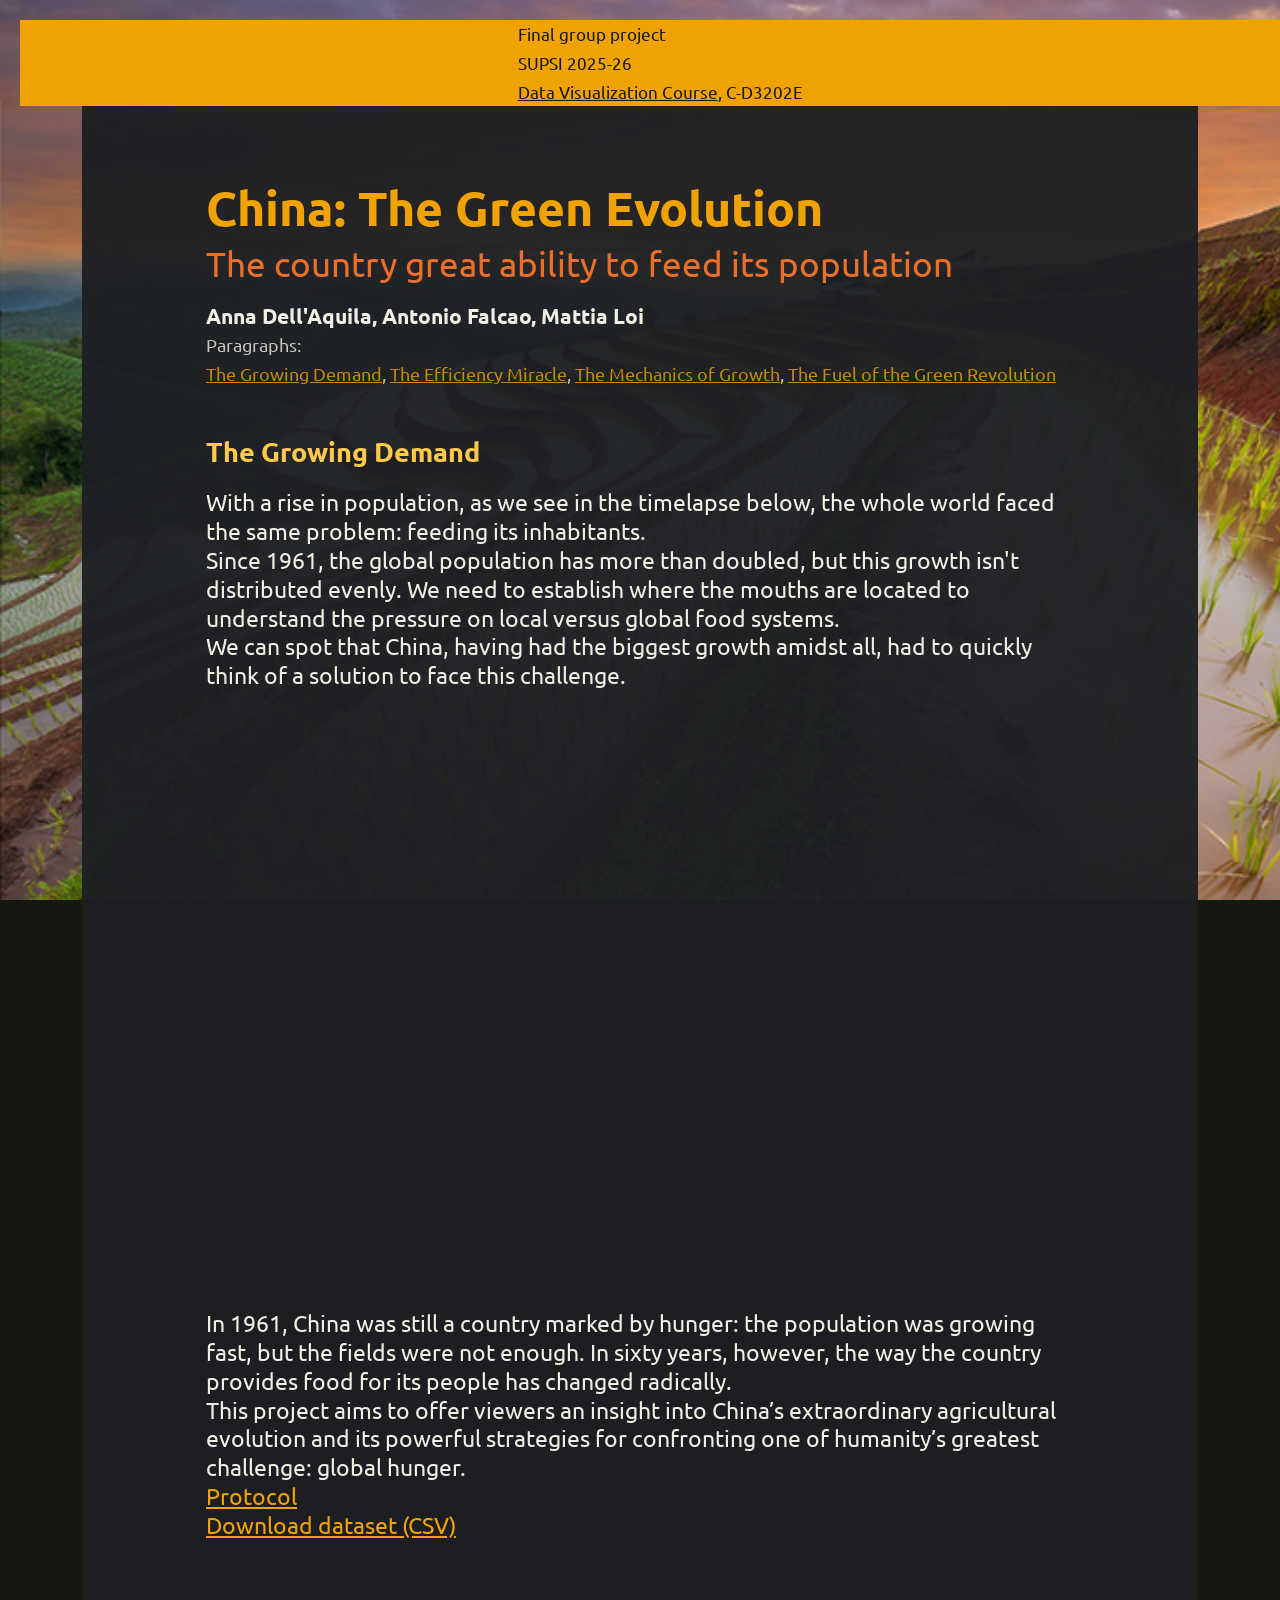
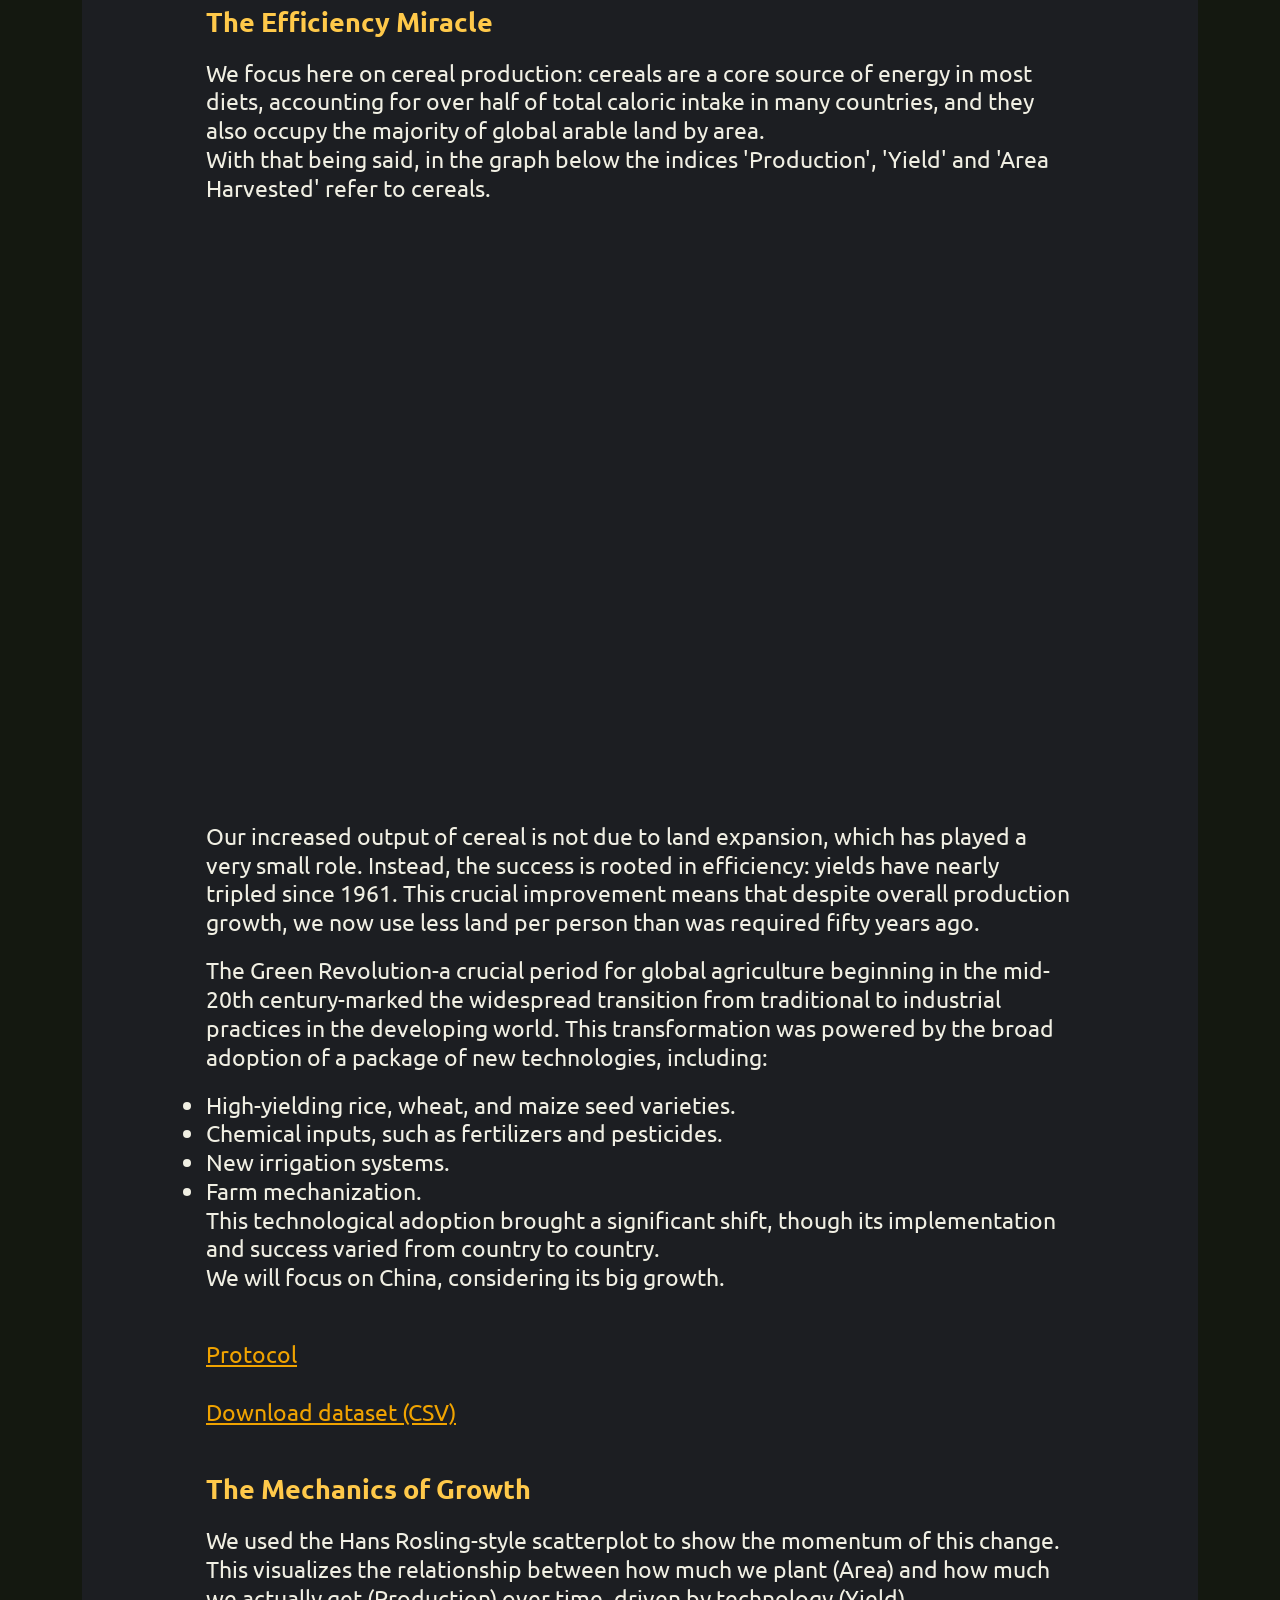
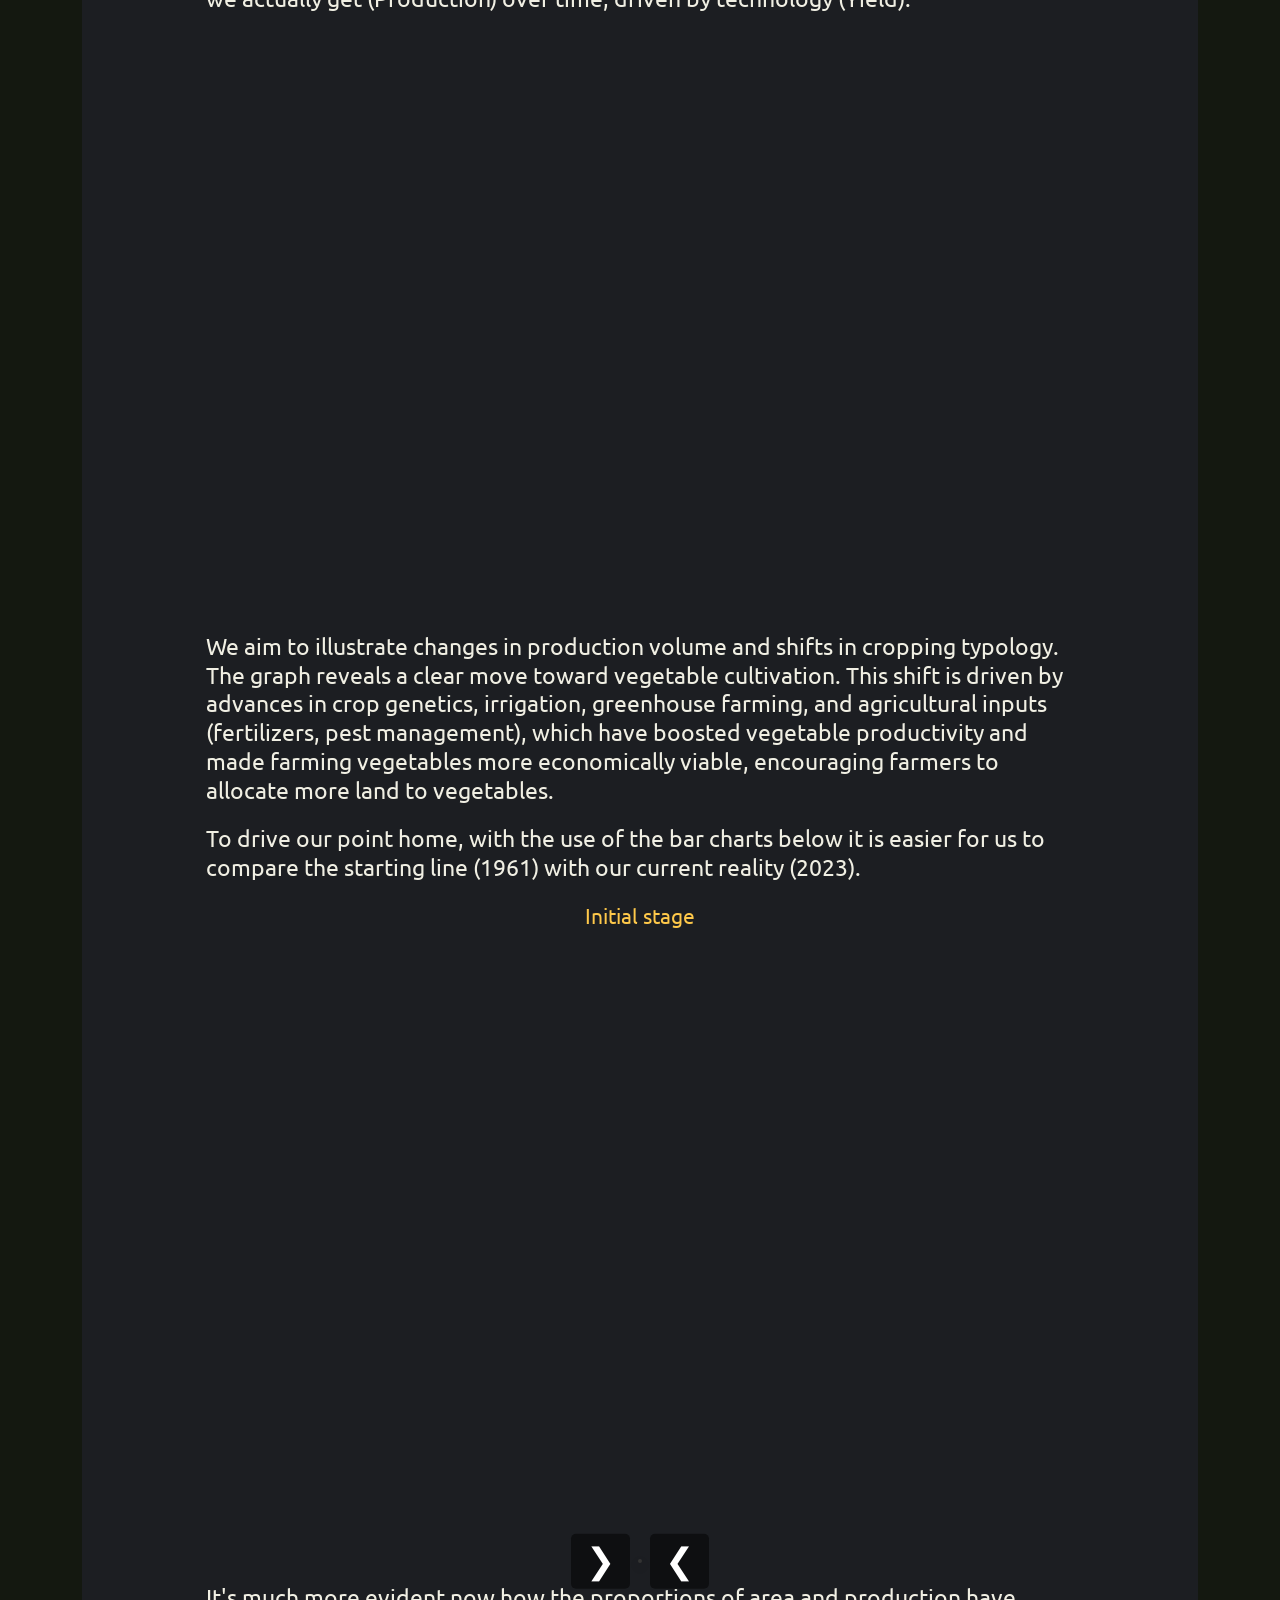
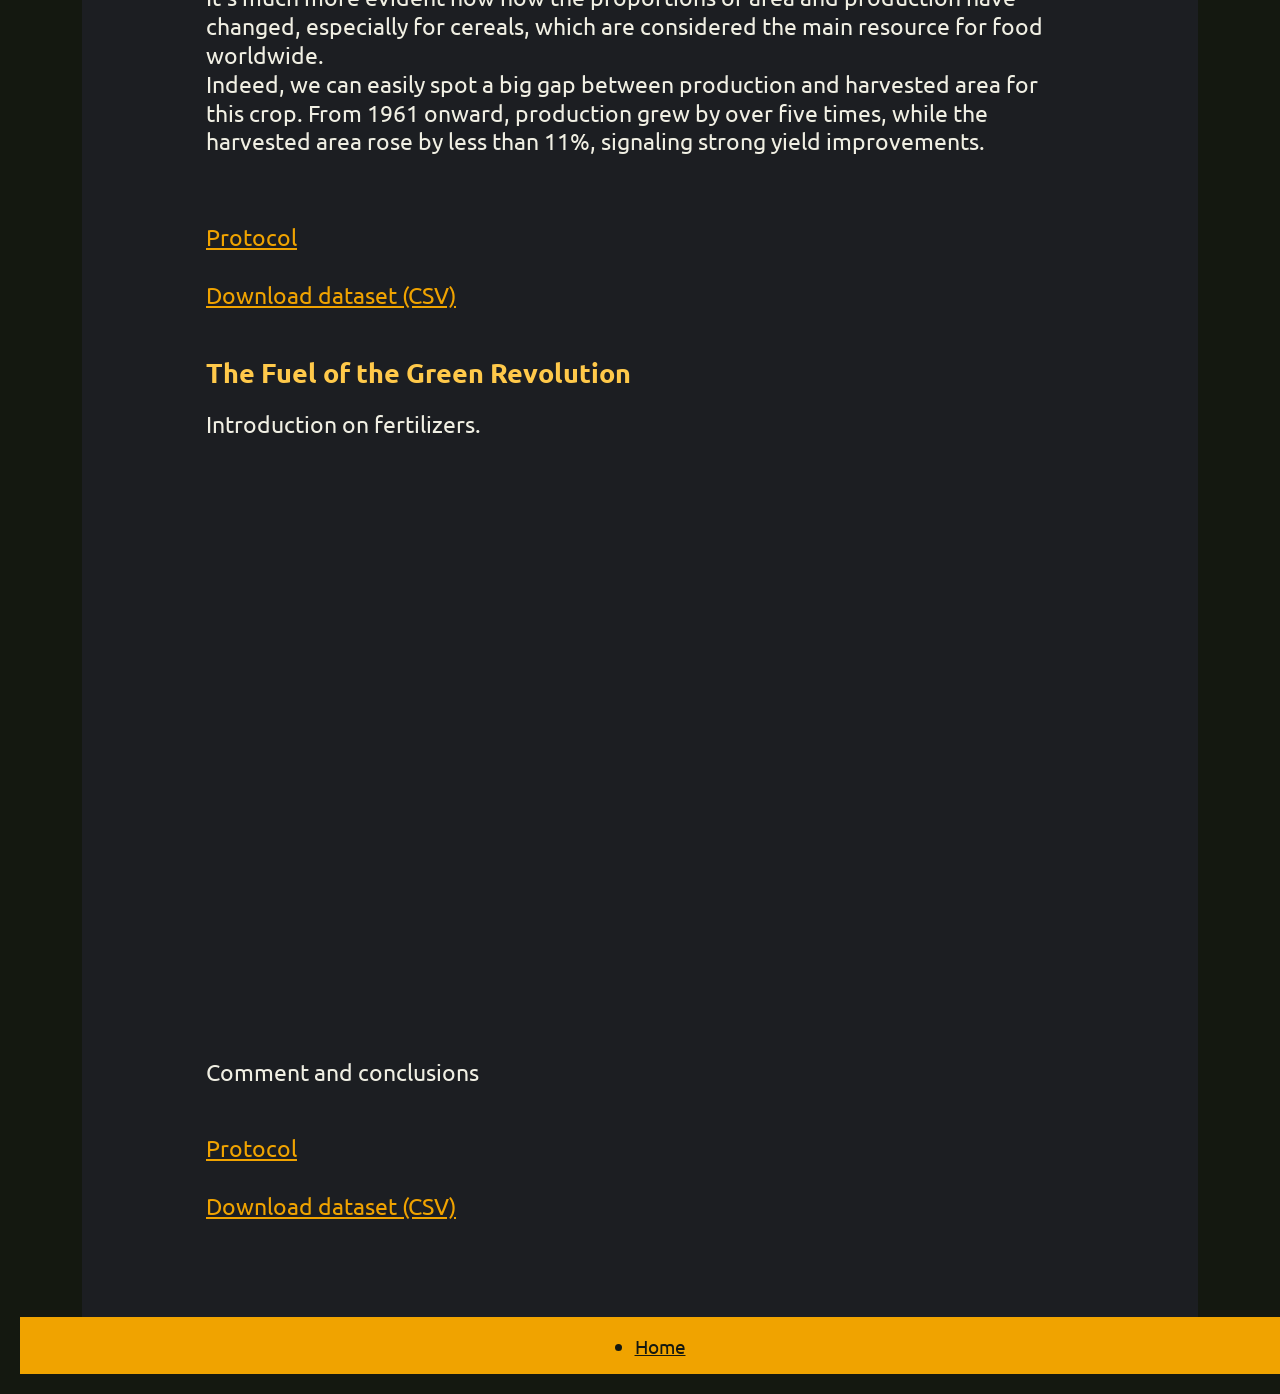
==== Code/processed data/project_china/index.html/index.html @ da2dab90 "push code->processed_data->project_china" ====
<!DOCTYPE html>
<html lang="en">
<head>
  <meta charset="UTF-8">
  <meta name="viewport" content="width=device-width, initial-scale=1.0">
  <title>NYC: New York Crashes</title>


  <link rel="stylesheet" href='style.css'>
  <meta name="viewport" content="width=device-width, initial-scale=1">
</head>
<div id="overlay"></div>
<div style="padding:20px"
</div>
<header>
        <span class="info">
            <ul>
                <li>Final group project</li>
                <li>SUPSI 2025-26</li>
                <li><a href="https://dataviz-supsi.github.io/2024/">Data Visualization Course</a>, C-D3202E</li>
            </ul>
        </span>
</header>
<body>
<main>
  <h1>China: The Green Evolution</h1>
  <h2>The country great ability to feed its population</h2>
  <h5>Anna Dell'Aquila, Antonio Falcao, Mattia Loi</h5>

  <div class="jump">

    Paragraphs:
    <br />
    <a class="no-break" href="#global-overview">The Growing Demand</a>,
    <a class="no-break" href="#land-use-efficiency">The Efficiency Miracle</a>,
    <a class="no-break" href="#scatter">The Mechanics of Growth</a>,
    <a class="no-break" href="#fertilizers">The Fuel of the Green Revolution</a>

  </div>
  <h3 id="global-overview">The Growing Demand</h3>
  <p>With a rise in population, as we see in the timelapse below, the whole world faced the same problem: feeding its inhabitants.<br/>
    Since 1961, the global population has more than doubled, but this growth isn't distributed evenly. We need to establish where the mouths are located to understand the pressure on local versus global food systems.<br/>
    We can spot that China, having had the biggest growth amidst all, had to quickly think of a solution to face this challenge.<br/>
  <div class="flourish-embed flourish-map" data-src="visualisation/27051099"><script src="https://public.flourish.studio/resources/embed.js"></script><noscript><img src="https://public.flourish.studio/visualisation/27051099/thumbnail" width="100%" alt="map visualization" /></noscript></div>
  <p>In 1961, China was still a country marked by hunger: the population was growing fast, but the fields were not enough. In sixty years, however, the way the country provides food for its people has changed radically.<br/>
    This project aims to offer viewers an insight into China’s extraordinary agricultural evolution and its powerful strategies for confronting one of humanity’s greatest challenge: global hunger.
  <br/><a href="protocol.html">Protocol</a>
  <br/><a href="C:\Users\anna_\OneDrive\Desktop\Data-Visualization-Project\Code\processed data\world_data_elab" download="world_population_dataset">
   Download dataset (CSV)
</a>
    <h3 id="land-use-efficiency">The Efficiency Miracle</h3>
  <p>We focus here on cereal production: cereals are a core source of energy in most diets, accounting for over half of total caloric intake in many countries, and they also occupy the majority of global arable land by area.<br/>
    With that being said, in the graph below the indices 'Production', 'Yield' and 'Area Harvested' refer to cereals.
  </p>
  <div class="flourish-embed flourish-chart" data-src="visualisation/26807022"><script src="https://public.flourish.studio/resources/embed.js"></script><noscript><img src="https://public.flourish.studio/visualisation/26807022/thumbnail" width="100%" alt="chart visualization" /></noscript></div>
  <p>Our increased output of cereal is not due to land expansion, which has played a very small role. Instead, the success is rooted in efficiency: yields have nearly tripled since 1961. This crucial improvement means that despite overall production growth, we now use less land per person than was required fifty years ago.</p>
  <p>The Green Revolution-a crucial period for global agriculture beginning in the mid-20th century-marked the widespread transition from traditional to industrial practices in the developing world. This transformation was powered by the broad adoption of a package of new technologies, including:</p>
  <ul>
    <li>High-yielding rice, wheat, and maize seed varieties.</li>
    <li>Chemical inputs, such as fertilizers and pesticides.</li>
    <li>New irrigation systems.</li>
    <li>Farm mechanization.</li>
  </ul>
  <p>This technological adoption brought a significant shift, though its implementation and success varied from country to country.<br/>
    We will focus on China, considering its big growth.
  </p>
  <br/><a href="protocol2.html">Protocol</a>
  <br/><a href="C:\Users\anna_\OneDrive\Desktop\Data-Visualization-Project\Code\processed data\indexed_and_yoy_cereal_data" download="yoy_change_cereal">
   Download dataset (CSV)
</a>
  <h3 id="scatter">The Mechanics of Growth</h3>
  <p>We used the Hans Rosling-style scatterplot to show the momentum of this change. This visualizes the relationship between how much we plant (Area) and how much we actually get (Production) over time, driven by technology (Yield).</p>
  <div class="flourish-embed flourish-scatter" data-src="visualisation/27142656"><script src="https://public.flourish.studio/resources/embed.js"></script><noscript><img src="https://public.flourish.studio/visualisation/27142656/thumbnail" width="100%" alt="scatter visualization" /></noscript></div>

  <p>We aim to illustrate changes in production volume and shifts in cropping typology.<br/>
    The graph reveals a clear move toward vegetable cultivation. This shift is driven by advances in crop genetics, irrigation, greenhouse farming, and agricultural inputs (fertilizers, pest management), which have boosted vegetable productivity and made farming vegetables more economically viable, encouraging farmers to allocate more land to vegetables.<br/>
  <p>To drive our point home, with the use of the bar charts below it is easier for us to compare the starting line (1961) with our current reality (2023).
  </p>

  <div class="slider-container">
    <div class="slides">

      <div class="slide" data-slide-index="0">
        <div class="chart-title">Initial stage</div>
        <div class="flourish-embed flourish-hierarchy" data-src="visualisation/26784114">
          <script src="https://public.flourish.studio/resources/embed.js"></script>
          <noscript><img src="https://public.flourish.studio/visualisation/26784114/thumbnail" width="100%"
                         alt="Initial stage visualization" /></noscript>
        </div>
      </div>

      <div class="slide" data-slide-index="1">
        <div class="chart-title">Final stage</div>
        <div class="flourish-embed flourish-hierarchy" data-src="visualisation/26788354">
          <script src="https://public.flourish.studio/resources/embed.js"></script>
          <noscript><img src="https://public.flourish.studio/visualisation/26788354/thumbnail" width="100%"
                         alt="Final stage visualization" /></noscript>
        </div>
      </div>

    </div>
  </div>
  <div class="slider-wrapper">

    <div class="slider-controls">
      <button class="nav-button prev" onclick="moveSlide(-1)">&#10094;</button>
      <button class="nav-button next" onclick="moveSlide(1)">&#10095;</button>
    </div>


  </div>

  <script>
    let currentSlide = 0;
    const slidesContainer = document.querySelector('.slides');
    const totalSlides = document.querySelectorAll('.slide').length;

    /**
     * Sposta il carosello in base alla direzione (+1 per avanti, -1 per indietro).
     */
    function moveSlide(direction) {
      currentSlide += direction;

      // Gestione del wrapping: se si supera, torna all'inizio o alla fine
      if (currentSlide >= totalSlides) {
        currentSlide = 0;
      } else if (currentSlide < 0) {
        currentSlide = totalSlides - 1;
      }

      // Calcola lo spostamento orizzontale in percentuale (es. 0%, -100%)
      const offset = -currentSlide * 100;

      // Applica la trasformazione CSS per scorrere la vista
      slidesContainer.style.transform = `translateX(${offset}%)`;
    }
  </script>
  <p>It's much more evident now how the proportions of area and production have changed, especially for cereals, which are considered the main resource for food worldwide.<br/>
    Indeed, we can easily spot a big gap between production and harvested area for this crop. From 1961 onward, production grew by over five times, while the harvested area rose by less than 11%, signaling strong yield improvements.</p>
  </p>
  <br/><a href="protocol3.html">Protocol</a>
  <br/><a href="C:\Users\anna_\OneDrive\Desktop\Data-Visualization-Project\Code\processed data\analyzed_agricultural_data" download="analyzed_agricultural_data">
   Download dataset (CSV)
</a>
  <h3 id="fertilizers">The Fuel of the Green Revolution</h3>
  <p>Introduction on fertilizers.</p>
  <div class="flourish-embed flourish-bar-chart-race" data-src="visualisation/27145742"><script src="https://public.flourish.studio/resources/embed.js"></script><noscript><img src="https://public.flourish.studio/visualisation/27145742/thumbnail" width="100%" alt="bar-chart-race visualization" /></noscript></div>
 <p>Comment and conclusions</p>
 <br/><a href="protocol4.html">Protocol</a>
  <br/><a href="C:\Users\anna_\Downloads\fertilizer-production-by-nutrient-type-npk" download="fertilizer-production-by-nutrient-type-npk">
   Download dataset (CSV)
</a>

</main></body>
<div>
 <footer>
        <ul class="footer-nav">
            <li><a href="index.html">Home</a></li>
        </ul>
    </footer>
</div>
</html>
---- Code/processed data/project_china/index.html/style.css ----
@import url('https://fonts.googleapis.com/css2?family=Ubuntu:ital,wght@0,300;0,400;0,500;0,700;1,300;1,400;1,500;1,700&display=swap');


/* VARIABLE INSTANTIATION FOR COLOURS AND FONT DEFAULTS */
:root {
    /* FONT DEFAULTS */
    --FF: "Ubuntu", sans-serif;
    --FFP: "Ubuntu", sans-serif;
    --FW: 400;
    --FS: 1.2rem;

    /* COLOURS (Aggiornati) */
    --BGCOLOR: #141810;      /* SFONDO: Nero/Verde Foresta (Terra profonda) */
    --BGTEXT: #2F3429
;       /* SFONDO SCURO SECONDARIO: Verde Oliva scuro */
    --TEXTCOLOR: #F0EFE3;    /* TESTO: Bianco Crema/Riso (Ottima leggibilità) */
    --HEADERCOLOR: #FFC94A;  /* TITOLI 1: Oro Chiaro / Giallo Riso (Raccolto luminoso) */
    --HEADERCOLOR2: #E8702A; /* TITOLI 2: Arancione Bruciato / Terracotta (Terra secca) */
    --ACCENTCOLOR1: #F0A300; /* ACCENTO PRINCIPALE (SOSTITUITO): Oro Intenso / Ambra Profonda (Potenza, Raccolto d'oro) */
    --ACCENTCOLOR2: #447C14; /* ACCENTO SECONDARIO: Verde Bosco / Giada (Crescita e Natura) */
    --VISUALISATION: #224857; /* SFONDO VISUALIZZAZIONE: Blu Acqua / Petrolio Scuro (Contrasto freddo e pulito) */

}

/* GENERAL RESETS */
* {
    box-sizing: border-box;
    margin: 0;
    padding: 0;
}

/* GENERAL RULES */
html {
    line-height: 150%;
    font-family: var(--FF);
    font-weight: var(--FW);
    font-size: var(--FS);
    color: var(--TEXTCOLOR);
    background-color: var(--BGCOLOR);
}

body {
    padding: 0;
    background-color: var(--BGCOLOR);
    min-height: 100vh;
    background-image: url("risaie-in-cina.jpg");
    background-repeat: no-repeat;
    background-size: cover;
    background-attachment: fixed;
}

header {
    color: var(--BGCOLOR);
    z-index: 2;
    top: 0;
    width: 100vw;
    height: 4.5rem;
    display: flex;
    flex-direction: row;
    gap: 25vw;
    background-color: var(--ACCENTCOLOR1);
    align-items: center;
    justify-content: center;
}

header a {
    color: var(--BGCOLOR)
}

header h5 {
    font-size: 1.2rem;
}

header .info {
    font-size: 0.9rem;
}

header ul li {
    list-style: none;
}

nav ul {
    display: flex;
    flex-direction: row;
    gap: 2.5rem;
    font-size: 1.2rem;
}

footer {
    width: 100vw;
    background-color: var(--ACCENTCOLOR1);
    display: flex;
    flex-direction: row;
    gap: 10%;
    align-items: center;
    justify-content: center;
    padding-top: 0.8rem;
    color: var(--BGCOLOR);
    padding-bottom: 0.7rem;
}

footer p, footer a {
    color: var(--BGCOLOR);
    padding-bottom: 0;
    margin-bottom: 0;
}

footer h6 {
    color: var(--ACCENTCOLOR2);
    margin-bottom: 0;
    display: inline;
    font-weight: 500;
}
footer ul {
    list-style: none; /* Rimuove il pallino nero */
    padding: 0;       /* Rimuove lo spazio extra a sinistra */
    margin: 0;
    display: flex;    /* Mette i link in riga */
    gap: 20px;        /* Spazio tra i link */
}
.no-break {
    display: inline;
}


main {
    background-color: #1d1f23f3;
    font-size: var(--FS);
    margin: 0 5% 0 5%;
    padding-top: 4rem;
    padding-bottom: 5rem;
    padding-inline: 10%;
    min-height: 72vh;
    display: flex;
    flex-direction: column;
    justify-content: top;
}

p, p li {
    font-family: var(--FFP);
    color: var(--TEXTCOLOR);
    padding-bottom: 1rem;
}

h1 {
    color: var(--ACCENTCOLOR1);
    font-size: 2.5rem;
    line-height: 100%;
}

h2 {
    margin-bottom: 1.2rem;
    margin-top: 1rem;
    color: var(--HEADERCOLOR2);
    font-weight: 400;
}

h3 {
    margin-bottom: 1.2rem;
    margin-top: 2.5rem;
    color: var(--HEADERCOLOR);

}

h4 {
    padding-top: 1.5rem;
    font-size: 1.5rem;
    text-decoration: underline;
    margin-bottom: 1.2rem;
}

h5 {
    font-size: 1.1rem;
}

h6 {
    font-size: 1rem;
    font-weight: var(--FW);
    color: var(--ACCENTCOLOR1);
    margin-bottom: 1.5rem;
}

a {
    color: var(--ACCENTCOLOR1)
}

li {
    list-style: outside;
}

img {
    max-width: 75%;
    height: auto;
    margin-left: 12.5%;
}

.images-source {
    font-size: 0.8rem;
}

.header-img {
    /* Abilita Flexbox sul contenitore */
    display: flex;

    /* Allinea il contenuto (l'immagine) orizzontalmente al centro */
    justify-content: center;
}

.header-img img {
    /* Assicurati che non ci siano margini strani e rimuovi 'display: block' se usi questo metodo */
    margin: 0;
    max-width: 100%;
    height: auto;
}

.img-disclaimer {
    font-size: 0.8rem;
    opacity: 0.75;
    list-style: inside;
}

.jump {
    opacity: 0.8;
    font-size: 0.95rem;
}

.no-break {
    break-inside: avoid;
}

.visualisation {
    z-index: 1;
    display: flex;
    flex-direction: column;
    background-color: var(--VISUALISATION);
    border: 5px solid var(--BGCOLOR);
    width: 100%;        /* CAMBIA DA 250% A 100% */
    margin: 2rem 0;     /* RIMUOVI I MARGINI NEGATIVI (-75%) */
    padding: 20px;
}

.visualisation-1, .visualisation-2 {
    display: grid;
    gap: 1rem;
}

/* data-viz-borough */
#viz1736536636017 {
    width: 75%;
    max-height:500px;
    grid-column-start: 1;
    grid-column-end: 3;
    grid-row-start: 1;
    grid-row-end: 1;
}

/* data-viz-driver-distractions */
#viz1736536918455 {
    min-height: 300px;
    max-height: 400px;
    grid-column-start: 1;
    grid-column-end: 2;
    grid-row-start: 2;
    grid-row-end: 2;
}

/* data-viz-types-cars */
#viz1736537049910 {
    min-height: 300px;
    max-height: 400px;
    grid-column-start: 2;
    grid-column-end: 3;
    grid-row-start: 2;
    grid-row-end: 2;
}

/* data-viz-day */
#viz1736544023541 {
    max-height:500px;
    grid-column-start: 1;
    grid-column-end: 3;
    grid-row-start: 1;
    grid-row-end: 1;
}

/* data-viz-month */
#viz1736543997041 {
    min-height: 300px;
    max-height: 400px;
    grid-column-start: 1;
    grid-column-end: 2;
    grid-row-start: 2;
    grid-row-end: 2;
}

/* data-viz-year */
#viz1736544069733 {
    min-height: 300px;
    max-height: 400px;
    grid-column-start: 2;
    grid-column-end: 3;
    grid-row-start: 2;
    grid-row-end: 2;
}
/* ================================================= */
/* REGOLE FLEXBOX PER AFFIANCARE LE VISUALIZZAZIONI */
/* ================================================= */

/* 1. CONTAINER PRINCIPALE: Abilita il layout flessibile */
.side-by-side-container {
    display: flex;       /* La chiave per l'allineamento orizzontale */
    flex-direction: row; /* Assicura che si dispongano in riga */
    flex-wrap: wrap;     /* Fondamentale per la Responsività: fa andare i grafici a capo su schermi piccoli */
    gap: 20px;           /* Spazio di 20px tra le due colonne */
    width: 100%;         /* Occupa tutta la larghezza disponibile nel suo genitore (il tag 'main') */
    margin-top: 20px;
    margin-bottom: 20px;
}

/* 2. CONTENITORI INDIVIDUALI: Definiscono la larghezza e il comportamento di ciascun grafico */
.chart-column {
    /* flex-grow: 1, flex-shrink: 1, flex-basis: 48% */
    flex: 1 1 48%;       /* Assegna il 48% della larghezza come base (48%+48% + 4% di gap/margini = 100%) */

    min-width: 300px;    /* Opzionale: impedisce che il grafico diventi troppo stretto su schermi molto piccoli */

    /* Regole estetiche (adattate alla tua palette) */
    background-color: var(--BGTEXT); /* Colore di sfondo leggermente diverso per i box dei grafici */
    padding: 15px;
    border-radius: 8px;
    box-shadow: 0 2px 5px rgba(0, 0, 0, 0.3);
}

/* 3. STILI PER IL CONTENUTO INTERNO (Flourish) */
/* Rimuoviamo l'altezza fissa se i grafici Flourish la gestiscono internamente,
   ma assicuriamo che la larghezza sia corretta. */
.flourish-embed {
    width: 100%;
    /* Flourish gestisce l'altezza automaticamente per mantenere l'aspect ratio */
    height: auto;
}

/* 4. STILE AGGIUNTIVO PER IL TITOLO CHE ABBIAMO INSERITO */
.chart-title {
    color: var(--HEADERCOLOR);
    text-align: center;
    font-size: 1.1rem;
    padding-bottom: 10px;
}
.video-wrap {
    width: 100%;
    /* Optional: center the video if you want margins on sides */
    display: block;
}
.video-wrap video {
    width: 100%;
    height: auto;
    display: block;
    max-width: 100%;
}
.slider-wrapper {
    position: relative;
    max-width: 900px; /* Larghezza massima del contenitore visibile */
    margin: 20px auto;
    border: 2px solid #333;
    border-radius: 8px;
    box-shadow: 0 4px 12px rgba(0, 0, 0, 0.2);
}

.slider-container {
    width: 100%;
    overflow: hidden; /* **CRUCIALE**: Nasconde le immagini fuori dallo schermo */
}

.slides {
    /* Mette le slide affiancate */
    display: flex;
    /* Forza l'accelerazione hardware per transizioni fluide */
    transition: transform 0.4s ease-in-out;
}

.slide {
    /* Ogni slide prende la larghezza completa del contenitore visibile */
    min-width: 100%;
    box-sizing: border-box;
}

.slide img {
    width: 100%;
    height: auto;
    display: block;
}

/* 1. Rimuoviamo il contenitore generale dei controlli se lo usiamo solo per i pulsanti */
.slider-controls {
    /* Manteniamo solo se necessario per allineamento, altrimenti rimuoviamo i margini/padding */
    text-align: center;
    padding: 0; /* Rimosso padding per avvicinare i pulsanti al bordo */
    background-color: transparent;
    border: none;
}

/* Rimuovi i margini e resetta le posizioni precedenti */
.nav-button {
    position: absolute;
    top: 50%;
    transform: translateY(-50%);
    background-color: rgba(0, 0, 0, 0.5);
    color: white;
    border: none;
    padding: 10px 15px;
    cursor: pointer;
    z-index: 10;
    font-size: 1.5em;
    border-radius: 5px;
    transition: background-color 0.2s;
    line-height: 1;
}

/* Freccia SINISTRA (<) al lato sinistro */
.prev {
    left: 10px !important;  /* Forza la posizione a sinistra */
    right: auto !important; /* Annulla eventuali posizionamenti a destra */
}

/* Freccia DESTRA (>) al lato destro */
.next {
    right: 10px !important; /* Forza la posizione a destra */
    left: auto !important;  /* Annulla eventuali posizionamenti a sinistra */
}

.image-title {
    text-align: center;
    font-size: 1.2em;
    padding: 10px;
    background-color: #f0f0f0;
    border-top: 1px solid #ccc;
}
/*
select {
    margin: 1rem 0;
    font-size: 1.2rem;
    padding: 0.5rem 1rem;

}
*/
.grafico-container {
    width: 100%;       /* Occupa tutta la larghezza disponibile */
    min-height: 500px; /* Forza un'altezza minima per non far tagliare il grafico */
    margin: 20px 0;    /* Aggiunge un po' di spazio sopra e sotto */
    overflow: visible; /* Assicura che nulla venga nascosto */
}

.flourish-embed {
    width: 100% !important;
    height: auto !important;
    min-height: 600px !important; /* Questo impedisce il taglio verticale */
    display: block !important;
}

/* Rimuovi eventuali limiti dal contenitore genitore */
.grafico-container {
    height: auto !important;
    overflow: visible !important;
}
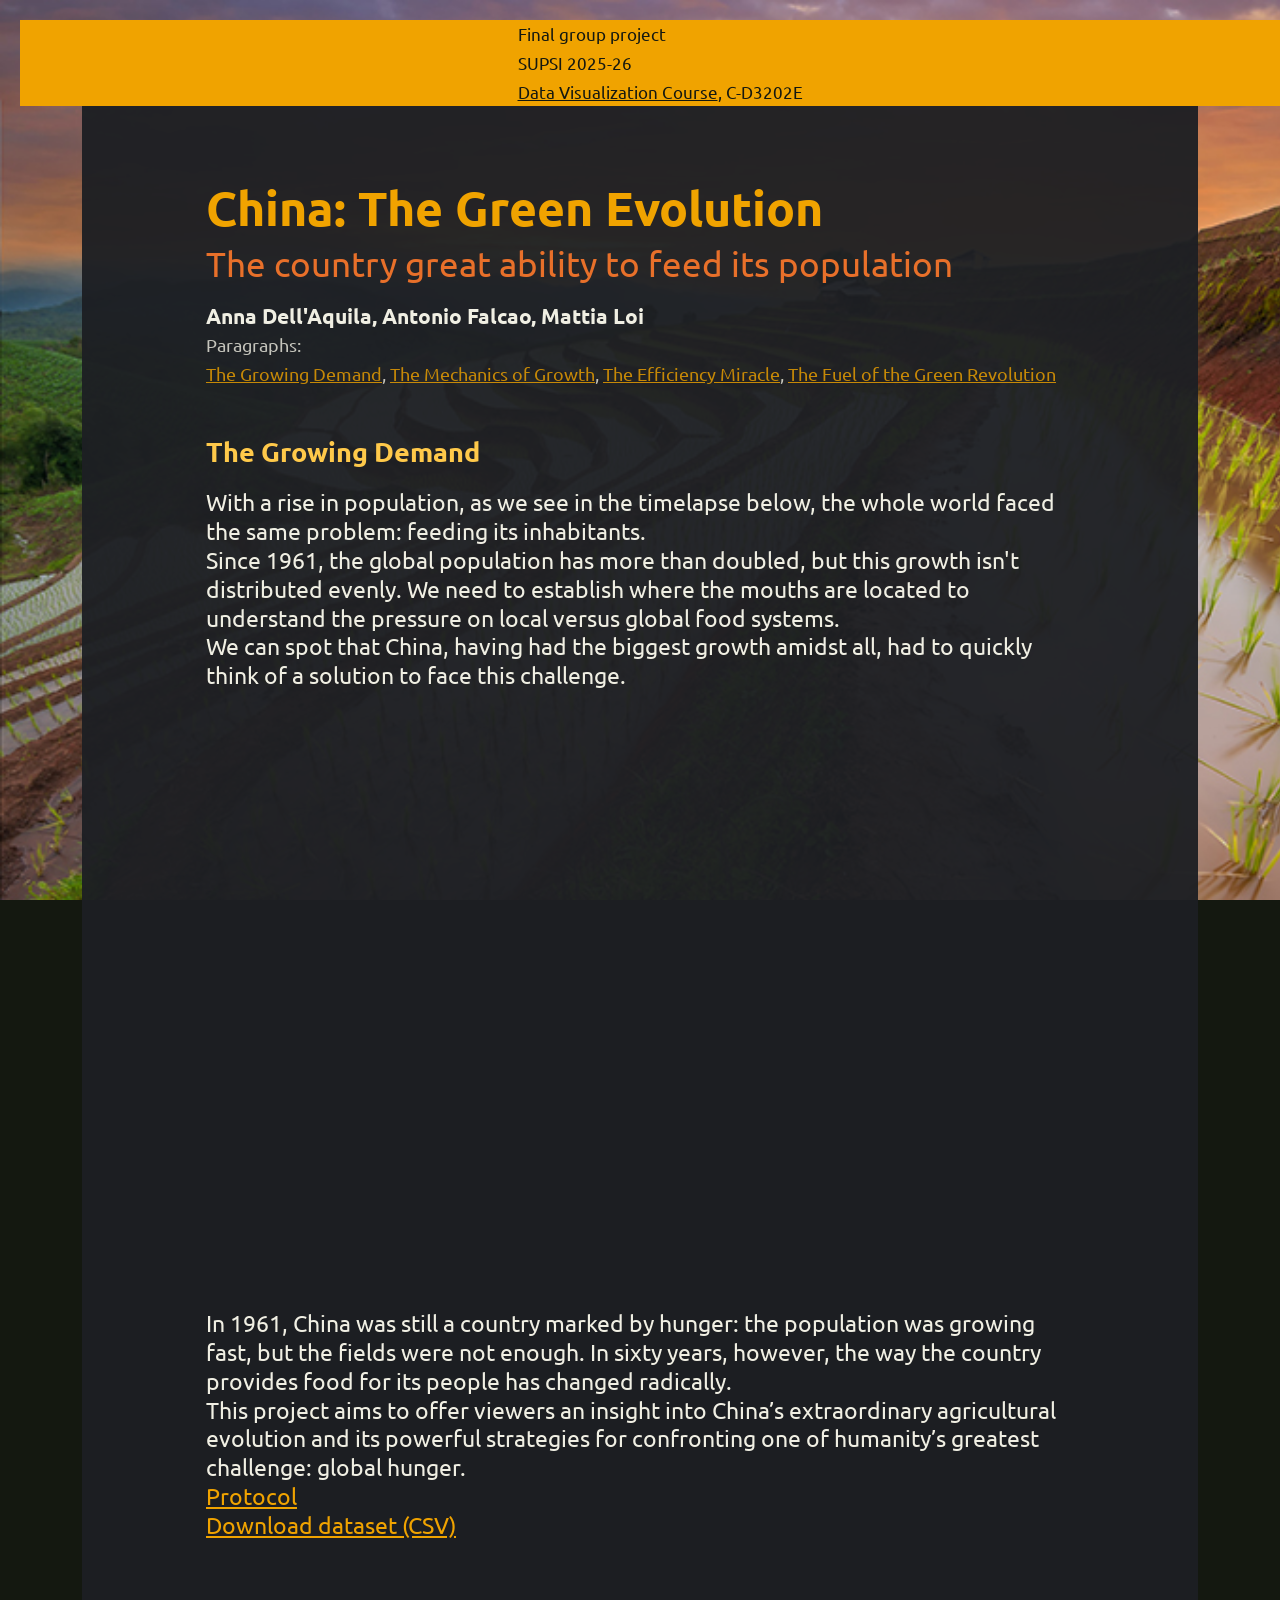
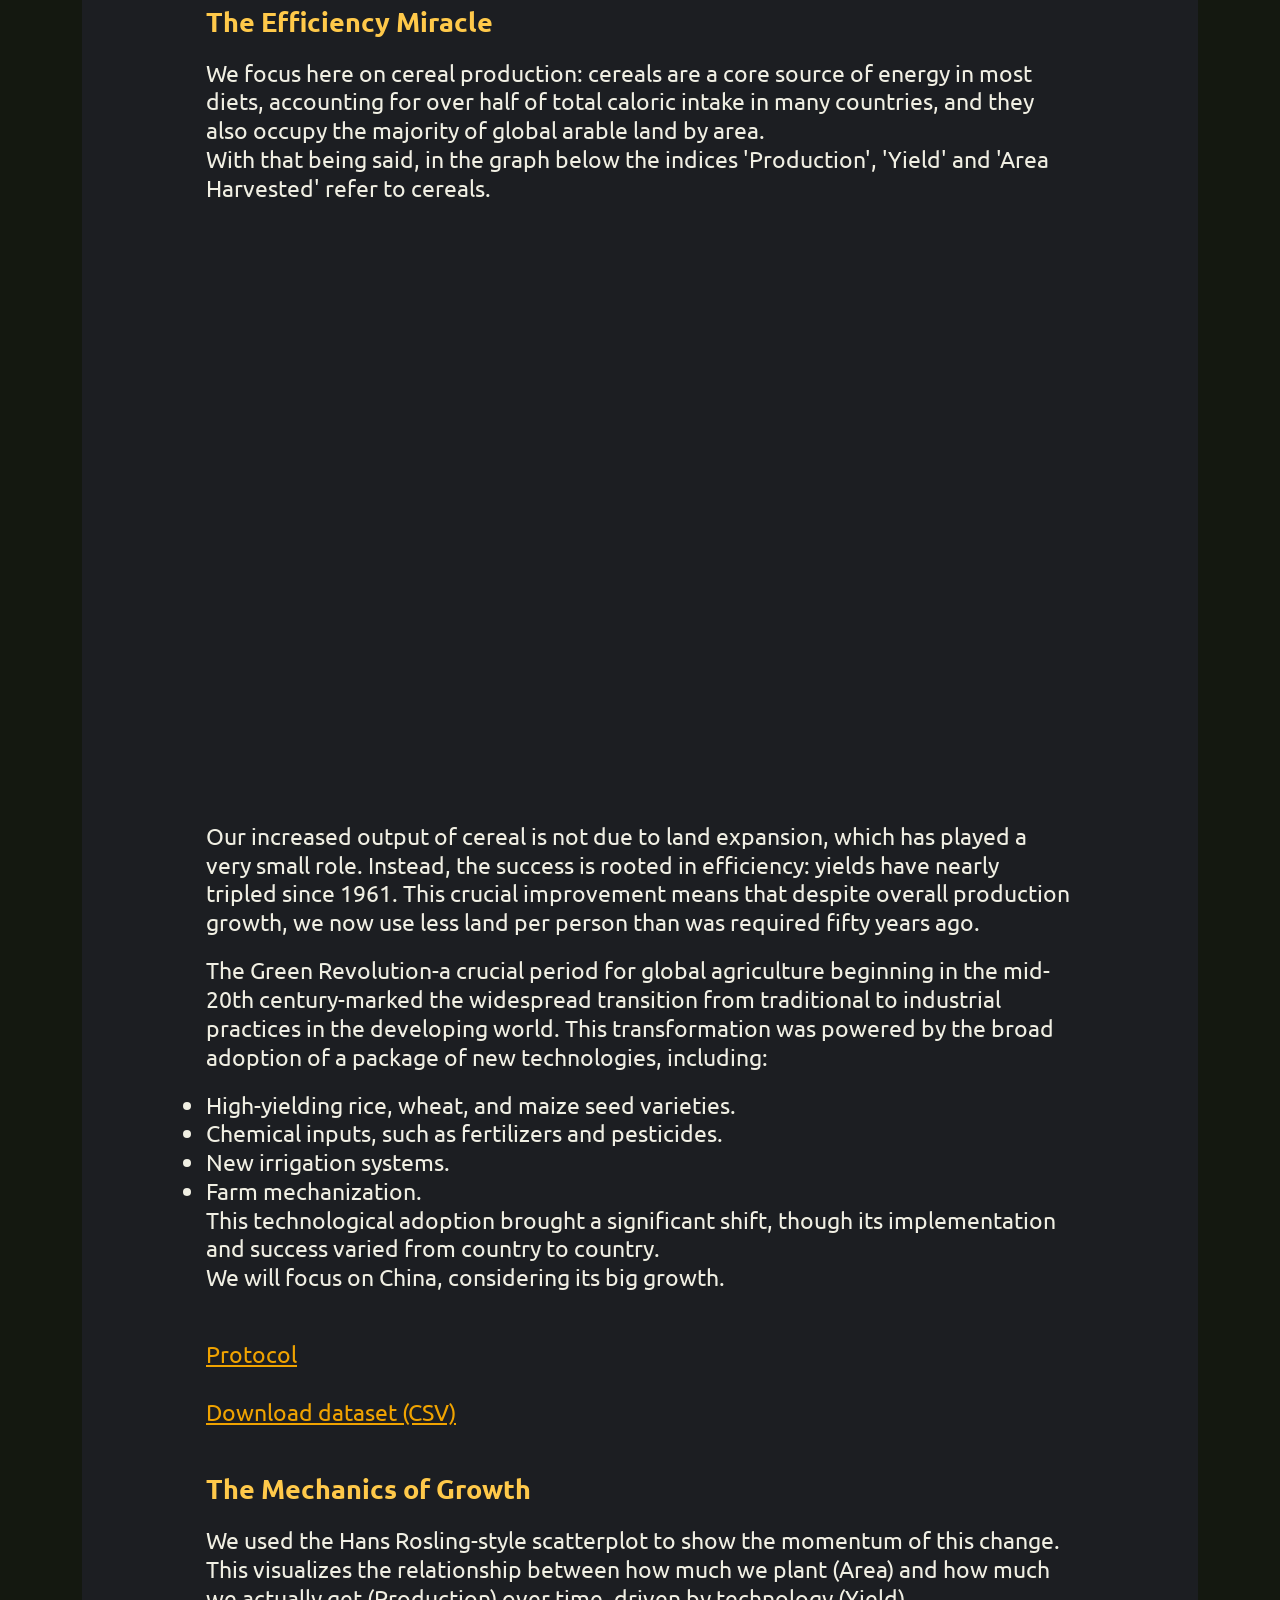
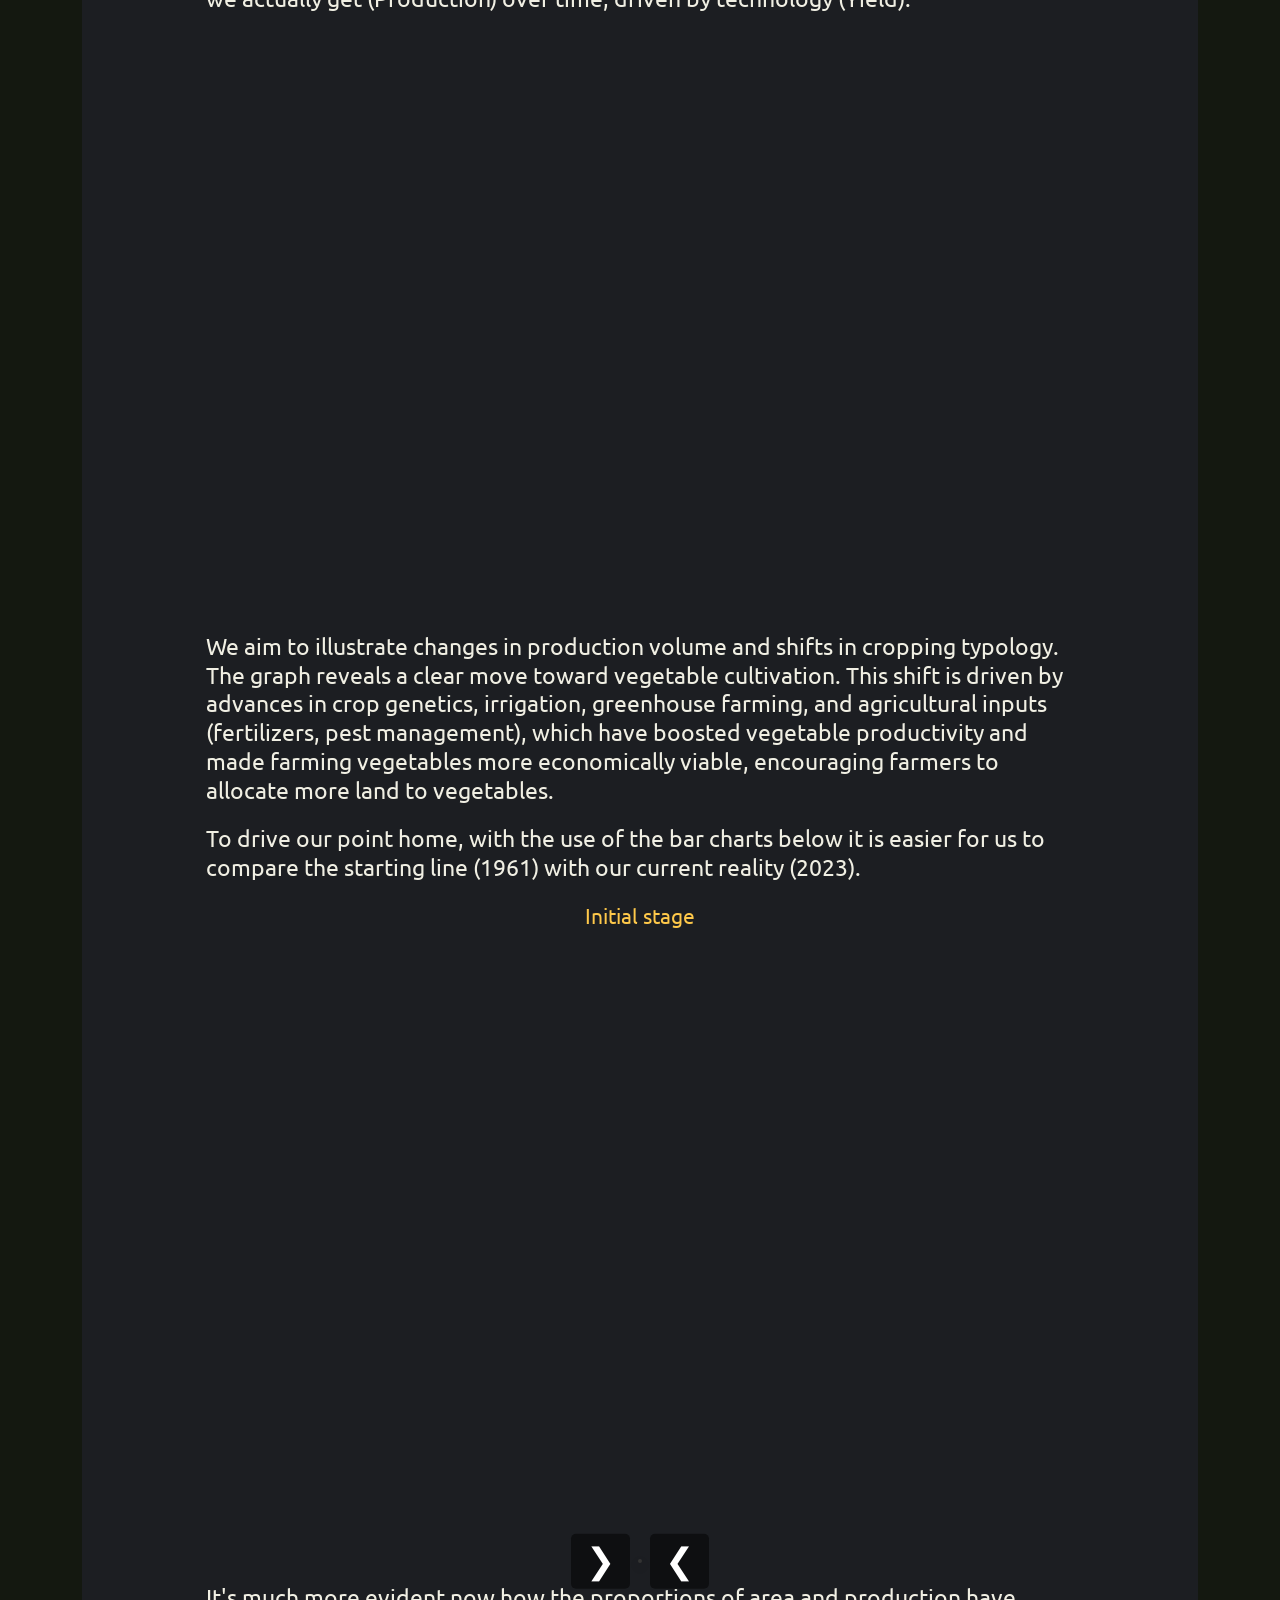
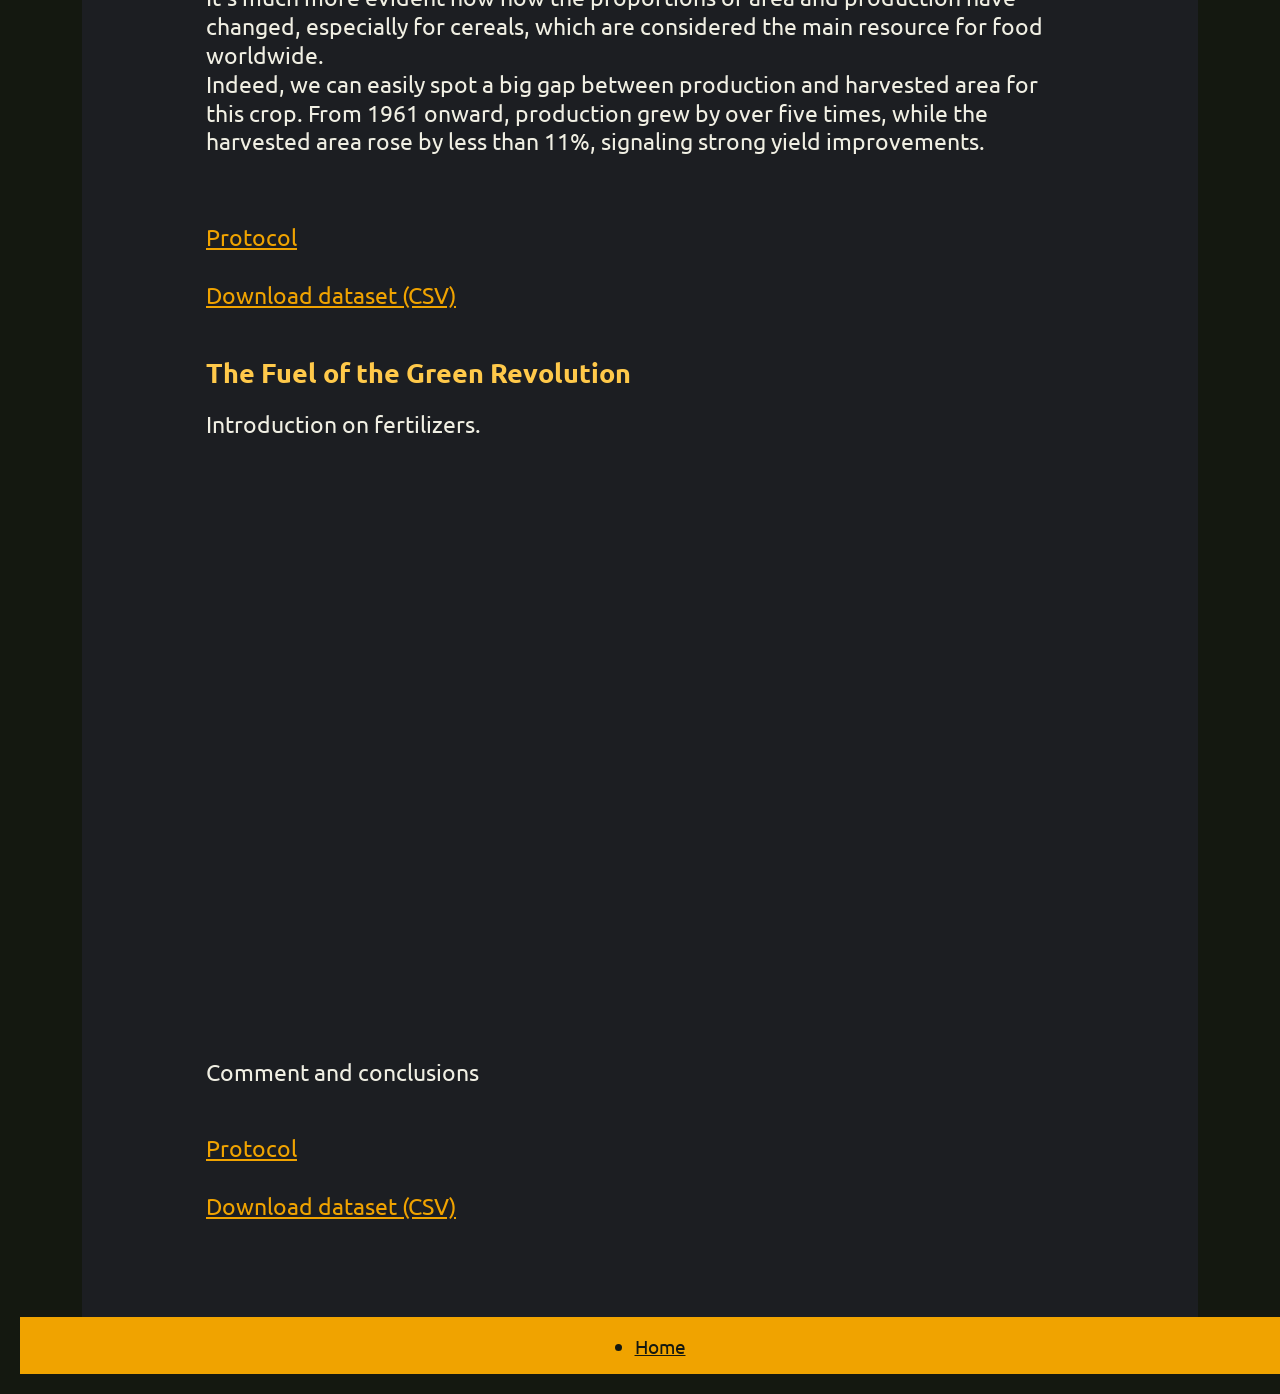
==== commit dfc06052: "readme" ====
--- a/Code/processed data/project_china/index.html/index.html
+++ b/Code/processed data/project_china/index.html/index.html
@@ -18,7 +18,7 @@
             <ul>
                 <li>Final group project</li>
                 <li>SUPSI 2025-26</li>
-                <li><a href="https://dataviz-supsi.github.io/2024/">Data Visualization Course</a>, C-D3202E</li>
+                <li><a href="https://dataviz-supsi.github.io/2025/">Data Visualization Course</a>, C-D3202E</li>
             </ul>
         </span>
 </header>
@@ -33,8 +33,8 @@
     Paragraphs:
     <br />
     <a class="no-break" href="#global-overview">The Growing Demand</a>,
+    <a class="no-break" href="#scatter">The Mechanics of Growth</a>,
     <a class="no-break" href="#land-use-efficiency">The Efficiency Miracle</a>,
-    <a class="no-break" href="#scatter">The Mechanics of Growth</a>,
     <a class="no-break" href="#fertilizers">The Fuel of the Green Revolution</a>
 
   </div>
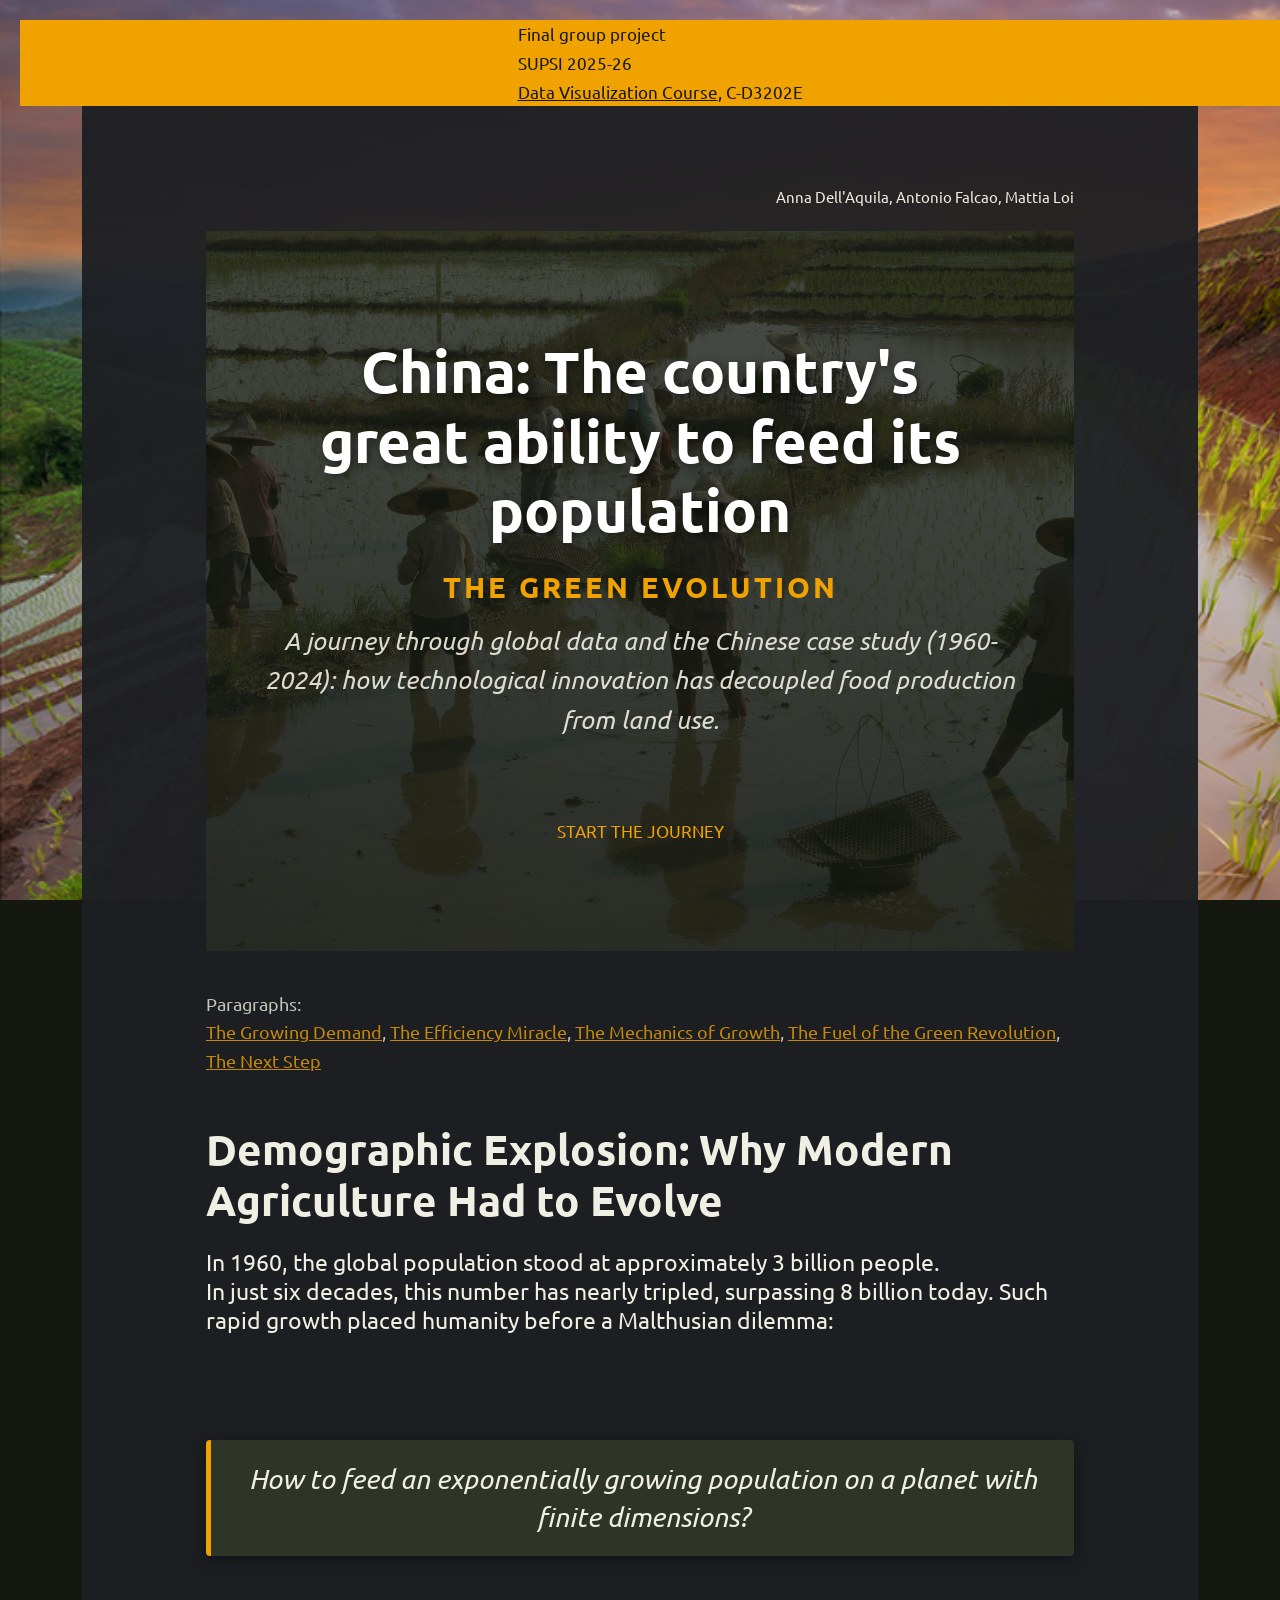
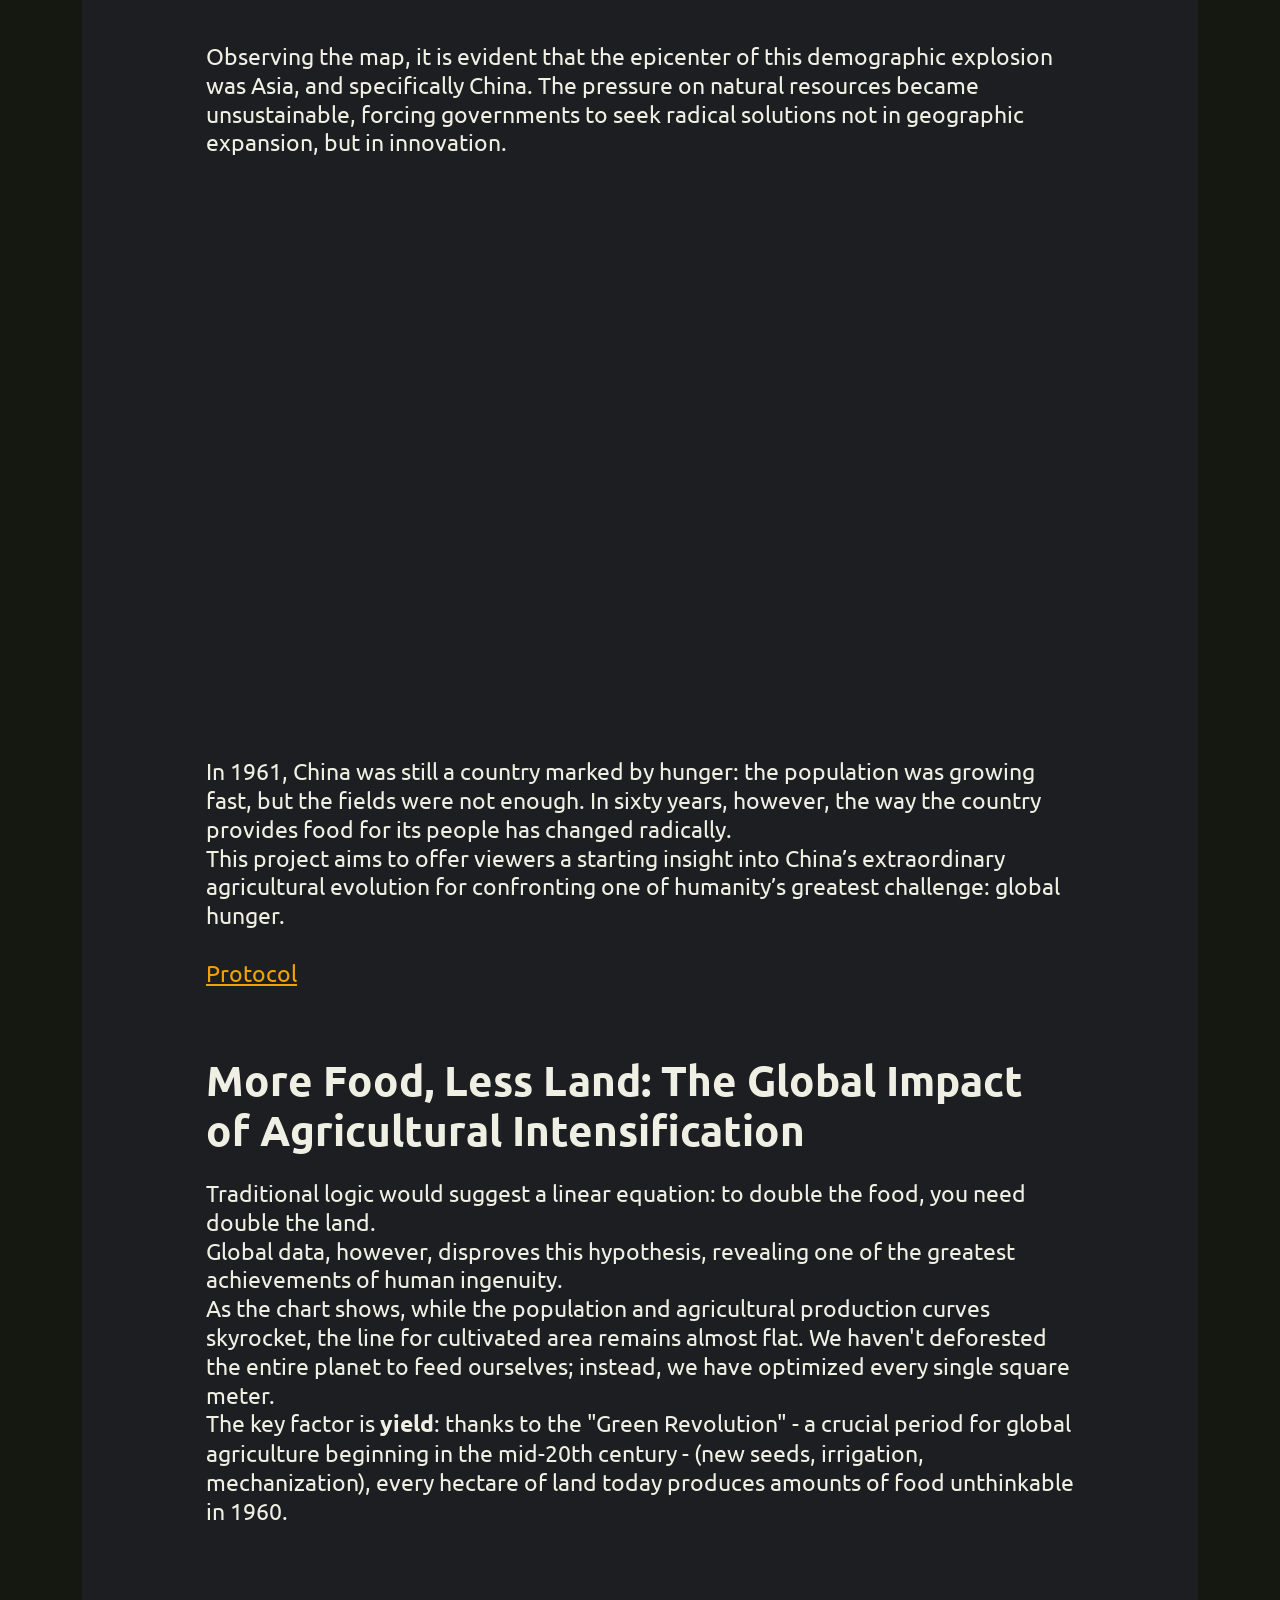
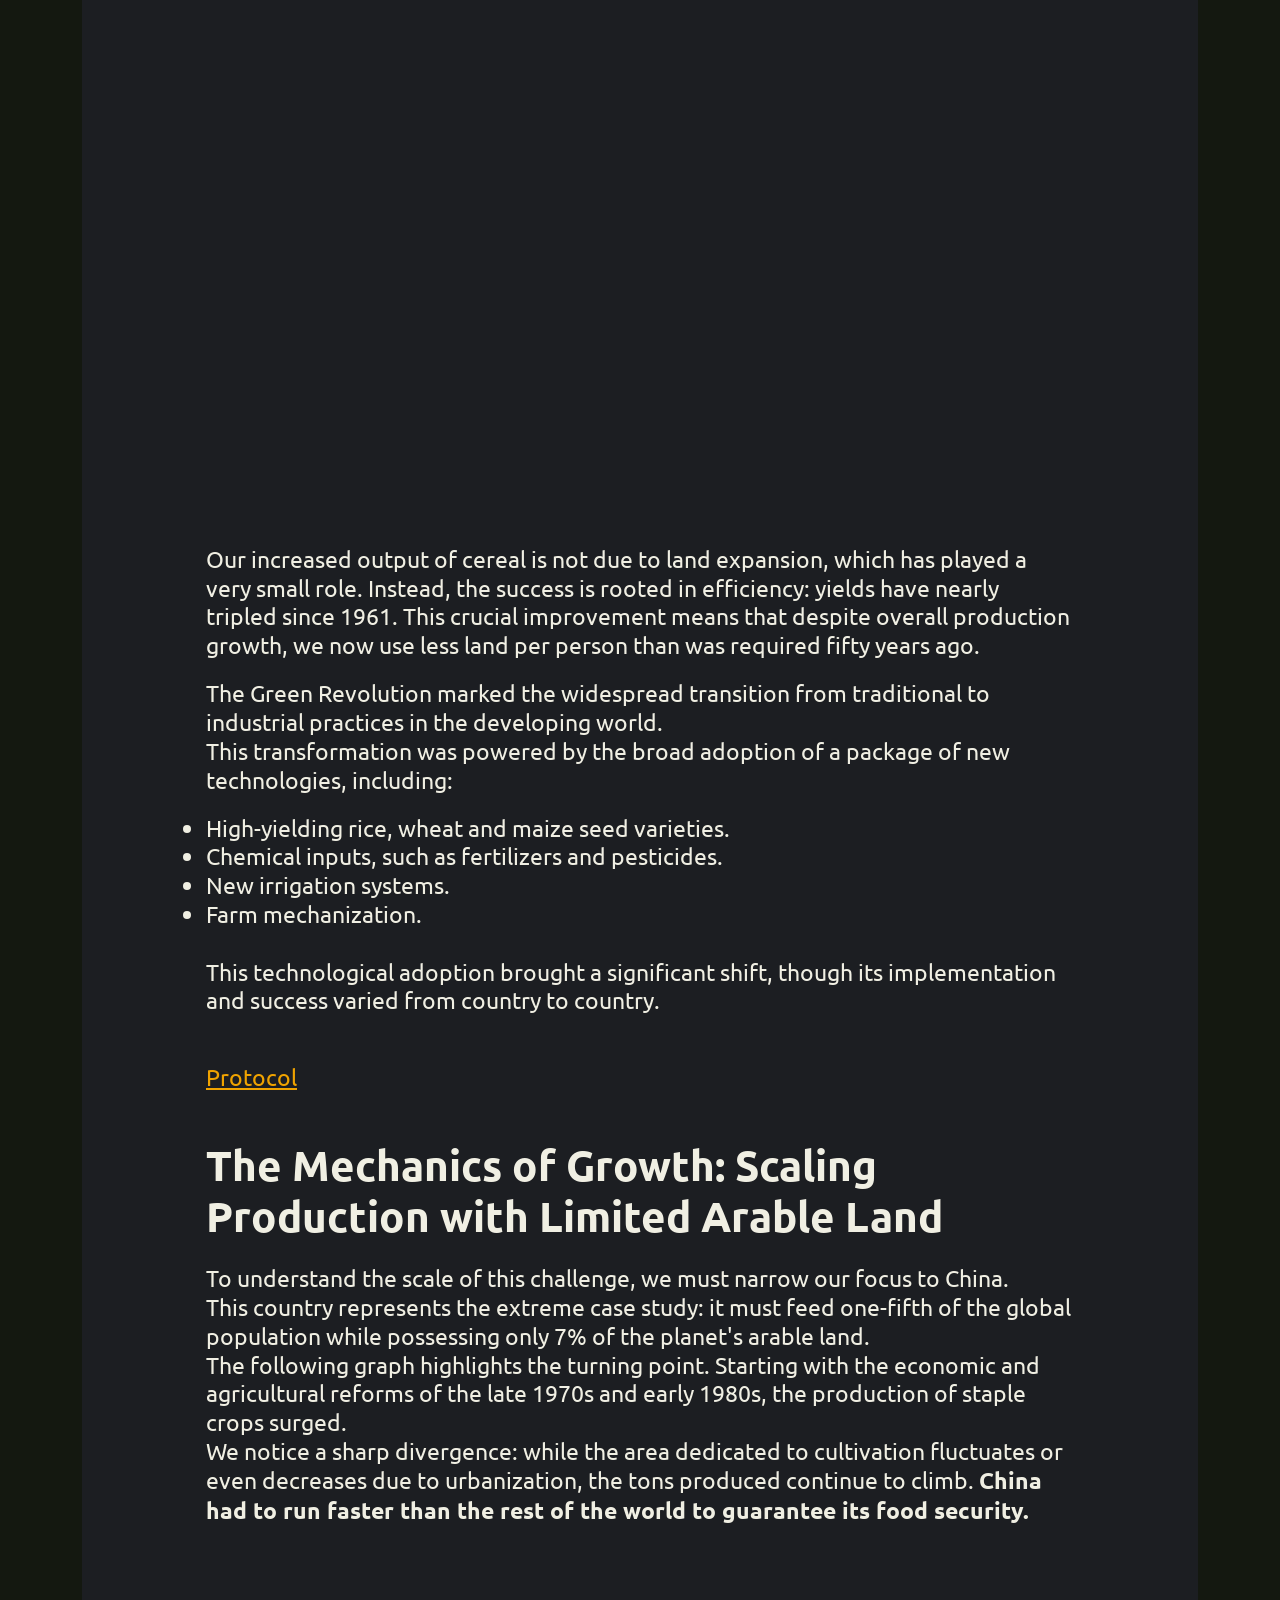
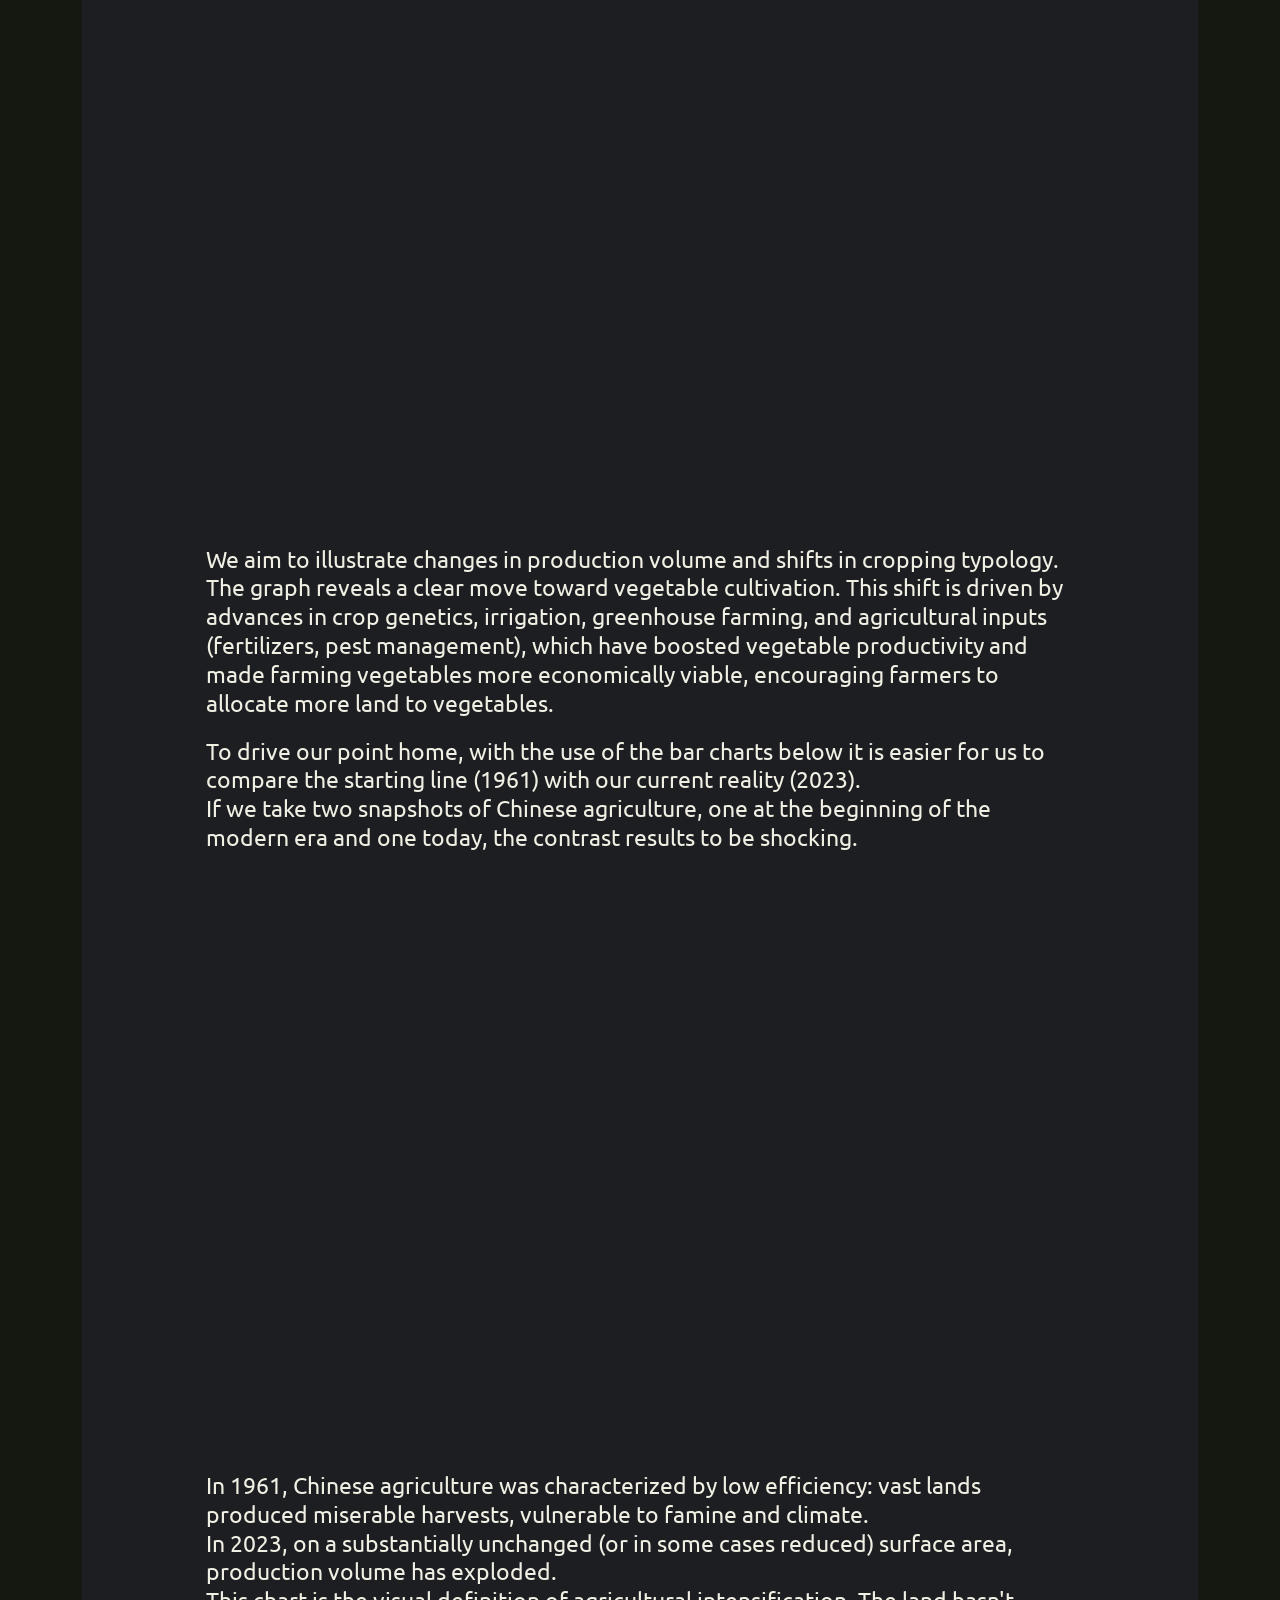
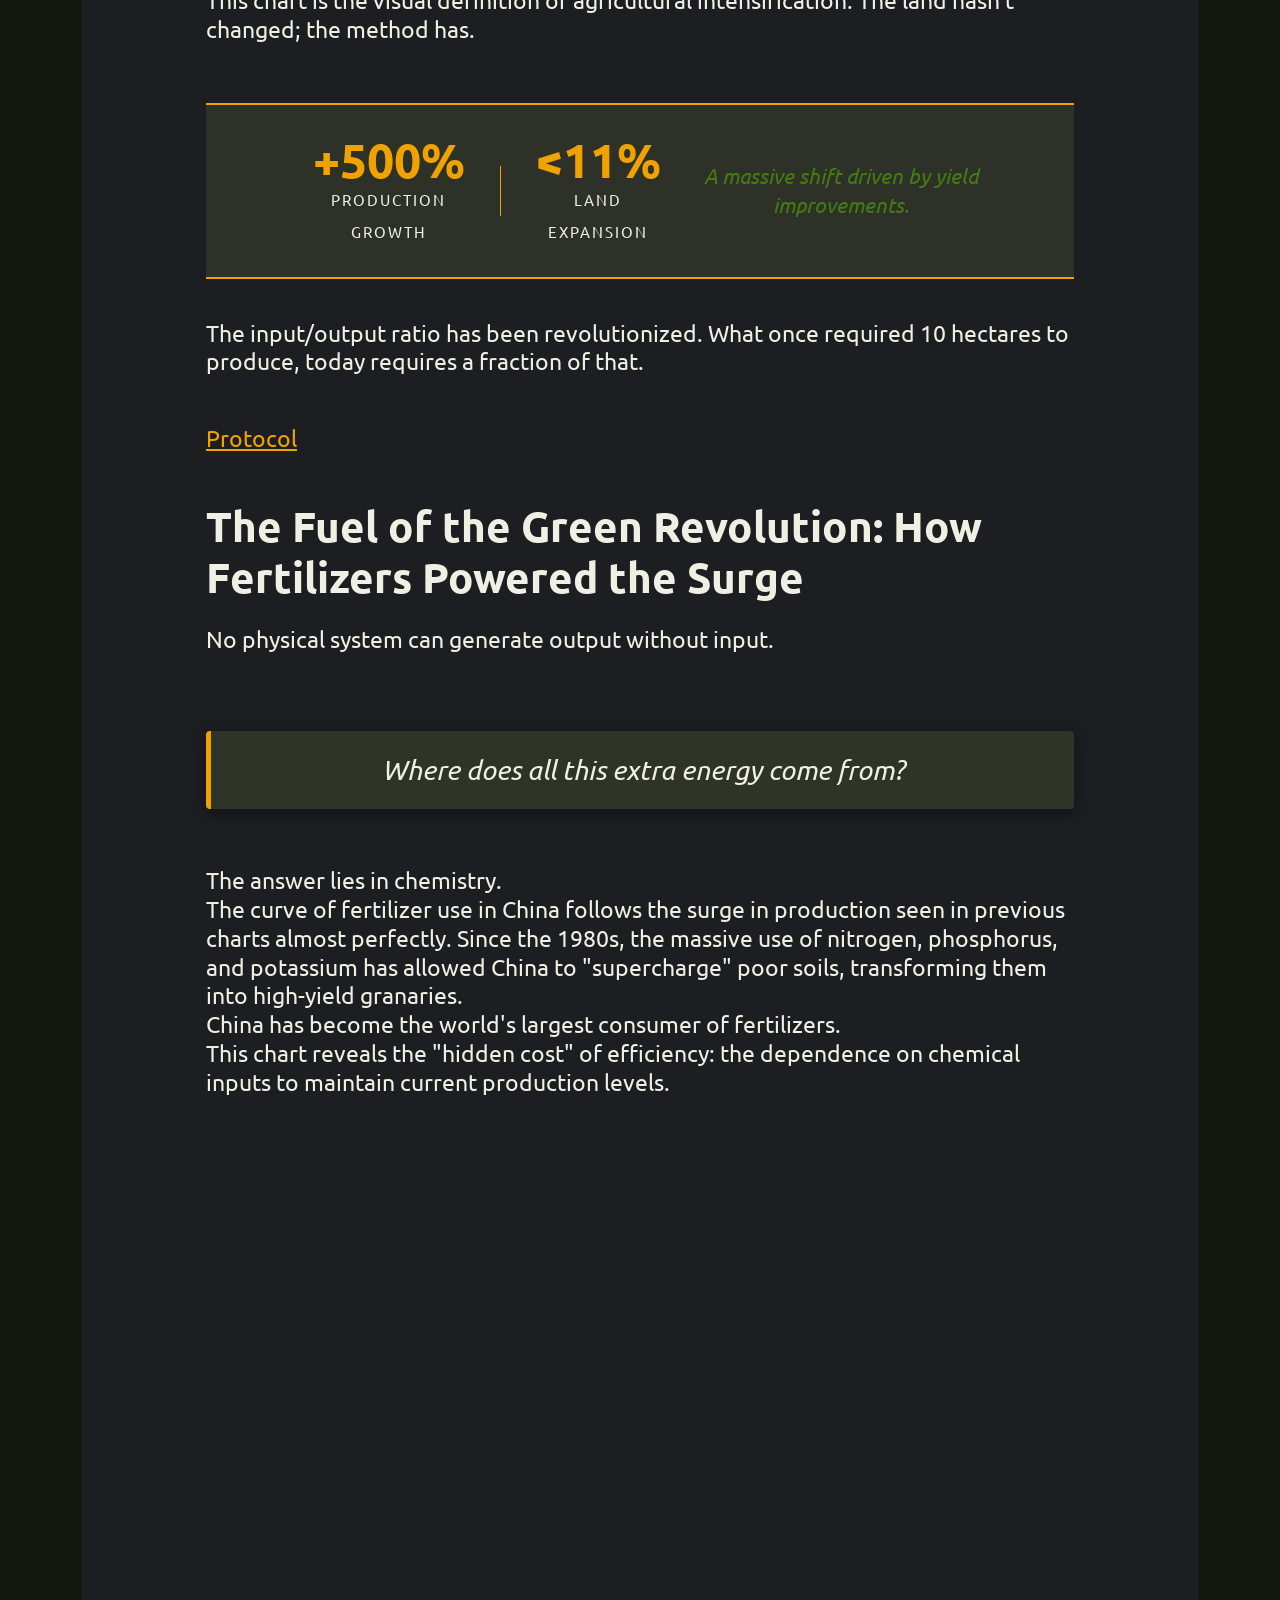
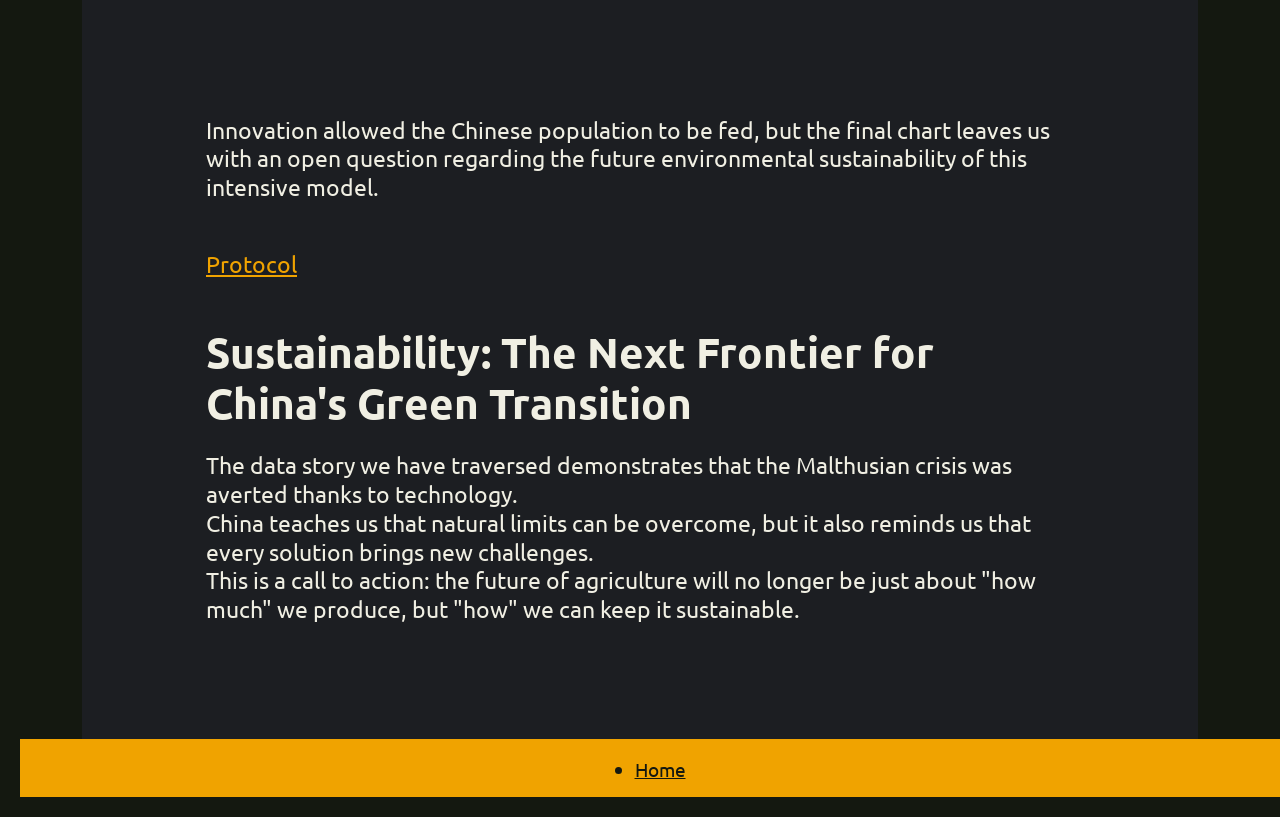
==== commit 82177dfe: "changes" ====
--- a/Code/processed data/project_china/index.html/index.html
+++ b/Code/processed data/project_china/index.html/index.html
@@ -4,12 +4,12 @@
 <head>
   <meta charset="UTF-8">
   <meta name="viewport" content="width=device-width, initial-scale=1.0">
-  <title>NYC: New York Crashes</title>
 
 
   <link rel="stylesheet" href='style.css'>
   <meta name="viewport" content="width=device-width, initial-scale=1">
 </head>
+<body>
 <div id="overlay"></div>
 <div style="padding:20px"
 </div>
@@ -22,94 +22,84 @@
             </ul>
         </span>
 </header>
-<body>
 <main>
-  <h1>China: The Green Evolution</h1>
-  <h2>The country great ability to feed its population</h2>
-  <h5>Anna Dell'Aquila, Antonio Falcao, Mattia Loi</h5>
-
+   <p style="text-align: right; font-size: 15px;"> Anna Dell'Aquila, Antonio Falcao, Mattia Loi</font-size></p>
+<section class="hero-section">
+    <div class="hero-overlay">
+        <div class="hero-content">
+    <h1 class="long-title">China: The country's great ability to feed its population</h1>
+    <h6 class="subtitle">The Green Evolution</h6>
+    <p class="hero-description">
+        A journey through global data and the Chinese case study (1960-2024): 
+        how technological innovation has decoupled food production from land use.
+    </p>
+    <div class="hero-scroll-indicator">
+        <a href="#global-overview" style="text-decoration: none; color: inherit;">
+            <span>START THE JOURNEY</span>
+            <div class="arrow"></div>
+        </a>
+    </div>
+</div>
+    </div>
+</section>
   <div class="jump">
 
     Paragraphs:
     <br />
     <a class="no-break" href="#global-overview">The Growing Demand</a>,
+    <a class="no-break" href="#land-use-efficiency">The Efficiency Miracle</a>,
     <a class="no-break" href="#scatter">The Mechanics of Growth</a>,
-    <a class="no-break" href="#land-use-efficiency">The Efficiency Miracle</a>,
-    <a class="no-break" href="#fertilizers">The Fuel of the Green Revolution</a>
+    <a class="no-break" href="#fertilizers">The Fuel of the Green Revolution</a>,
+    <a class="no-break" href="#conclusions">The Next Step</a>
 
   </div>
-  <h3 id="global-overview">The Growing Demand</h3>
-  <p>With a rise in population, as we see in the timelapse below, the whole world faced the same problem: feeding its inhabitants.<br/>
-    Since 1961, the global population has more than doubled, but this growth isn't distributed evenly. We need to establish where the mouths are located to understand the pressure on local versus global food systems.<br/>
-    We can spot that China, having had the biggest growth amidst all, had to quickly think of a solution to face this challenge.<br/>
+  <h3 id="global-overview">Demographic Explosion: Why Modern Agriculture Had to Evolve</h3>
+  <p>In 1960, the global population stood at approximately 3 billion people.<br/>
+    In just six decades, this number has nearly tripled, surpassing 8 billion today. Such rapid growth placed humanity before a Malthusian dilemma:<br/><br/>
+    <div class="highlight-box">
+    <p>How to feed an exponentially growing population on a planet with finite dimensions?</p>
+</div>
+<br/>Observing the map, it is evident that the epicenter of this demographic explosion was Asia, and specifically China. The pressure on natural resources became unsustainable, forcing governments to seek radical solutions not in geographic expansion, but in innovation.
+<br/>
   <div class="flourish-embed flourish-map" data-src="visualisation/27051099"><script src="https://public.flourish.studio/resources/embed.js"></script><noscript><img src="https://public.flourish.studio/visualisation/27051099/thumbnail" width="100%" alt="map visualization" /></noscript></div>
   <p>In 1961, China was still a country marked by hunger: the population was growing fast, but the fields were not enough. In sixty years, however, the way the country provides food for its people has changed radically.<br/>
-    This project aims to offer viewers an insight into China’s extraordinary agricultural evolution and its powerful strategies for confronting one of humanity’s greatest challenge: global hunger.
-  <br/><a href="protocol.html">Protocol</a>
-  <br/><a href="C:\Users\anna_\OneDrive\Desktop\Data-Visualization-Project\Code\processed data\world_data_elab" download="world_population_dataset">
-   Download dataset (CSV)
-</a>
-    <h3 id="land-use-efficiency">The Efficiency Miracle</h3>
-  <p>We focus here on cereal production: cereals are a core source of energy in most diets, accounting for over half of total caloric intake in many countries, and they also occupy the majority of global arable land by area.<br/>
-    With that being said, in the graph below the indices 'Production', 'Yield' and 'Area Harvested' refer to cereals.
-  </p>
+    This project aims to offer viewers a starting insight into China’s extraordinary agricultural evolution for confronting one of humanity’s greatest challenge: global hunger.
+  <br/><br/><a href="protocol.html">Protocol</a>
+
+
+    <h3 id="land-use-efficiency">More Food, Less Land: The Global Impact of Agricultural Intensification</h3>
+  <p>Traditional logic would suggest a linear equation: to double the food, you need double the land.<br/>Global data, however, disproves this hypothesis, revealing one of the greatest achievements of human ingenuity.<br/>
+As the chart shows, while the population and agricultural production curves skyrocket, the line for cultivated area remains almost flat. We haven't deforested the entire planet to feed ourselves; instead, we have optimized every single square meter.
+<br/>The key factor is <b>yield</b>: thanks to the "Green Revolution" - a crucial period for global agriculture beginning in the mid-20th century - (new seeds, irrigation, mechanization), every hectare of land today produces amounts of food unthinkable in 1960.
+</p>
   <div class="flourish-embed flourish-chart" data-src="visualisation/26807022"><script src="https://public.flourish.studio/resources/embed.js"></script><noscript><img src="https://public.flourish.studio/visualisation/26807022/thumbnail" width="100%" alt="chart visualization" /></noscript></div>
   <p>Our increased output of cereal is not due to land expansion, which has played a very small role. Instead, the success is rooted in efficiency: yields have nearly tripled since 1961. This crucial improvement means that despite overall production growth, we now use less land per person than was required fifty years ago.</p>
-  <p>The Green Revolution-a crucial period for global agriculture beginning in the mid-20th century-marked the widespread transition from traditional to industrial practices in the developing world. This transformation was powered by the broad adoption of a package of new technologies, including:</p>
+  <p>The Green Revolution marked the widespread transition from traditional to industrial practices in the developing world.<br/> This transformation was powered by the broad adoption of a package of new technologies, including:</p>
   <ul>
-    <li>High-yielding rice, wheat, and maize seed varieties.</li>
+    <li>High-yielding rice, wheat and maize seed varieties.</li>
     <li>Chemical inputs, such as fertilizers and pesticides.</li>
     <li>New irrigation systems.</li>
     <li>Farm mechanization.</li>
   </ul>
-  <p>This technological adoption brought a significant shift, though its implementation and success varied from country to country.<br/>
-    We will focus on China, considering its big growth.
+ <br/> <p>This technological adoption brought a significant shift, though its implementation and success varied from country to country.<br/>
   </p>
   <br/><a href="protocol2.html">Protocol</a>
-  <br/><a href="C:\Users\anna_\OneDrive\Desktop\Data-Visualization-Project\Code\processed data\indexed_and_yoy_cereal_data" download="yoy_change_cereal">
-   Download dataset (CSV)
-</a>
-  <h3 id="scatter">The Mechanics of Growth</h3>
-  <p>We used the Hans Rosling-style scatterplot to show the momentum of this change. This visualizes the relationship between how much we plant (Area) and how much we actually get (Production) over time, driven by technology (Yield).</p>
+ 
+
+
+  <h3 id="scatter">The Mechanics of Growth: Scaling Production with Limited Arable Land</h3>
+  <p>To understand the scale of this challenge, we must narrow our focus to China.<br/> This country represents the extreme case study: it must feed one-fifth of the global population while possessing only 7% of the planet's arable land.
+<br/>The following graph highlights the turning point. Starting with the economic and agricultural reforms of the late 1970s and early 1980s, the production of staple crops surged.
+<br/>We notice a sharp divergence: while the area dedicated to cultivation fluctuates or even decreases due to urbanization, the tons produced continue to climb. <b>China had to run faster than the rest of the world to guarantee its food security.</b>
+</p>
   <div class="flourish-embed flourish-scatter" data-src="visualisation/27142656"><script src="https://public.flourish.studio/resources/embed.js"></script><noscript><img src="https://public.flourish.studio/visualisation/27142656/thumbnail" width="100%" alt="scatter visualization" /></noscript></div>
 
   <p>We aim to illustrate changes in production volume and shifts in cropping typology.<br/>
     The graph reveals a clear move toward vegetable cultivation. This shift is driven by advances in crop genetics, irrigation, greenhouse farming, and agricultural inputs (fertilizers, pest management), which have boosted vegetable productivity and made farming vegetables more economically viable, encouraging farmers to allocate more land to vegetables.<br/>
   <p>To drive our point home, with the use of the bar charts below it is easier for us to compare the starting line (1961) with our current reality (2023).
-  </p>
+  <br/>If we take two snapshots of Chinese agriculture, one at the beginning of the modern era and one today, the contrast results to be shocking.</p>
 
-  <div class="slider-container">
-    <div class="slides">
-
-      <div class="slide" data-slide-index="0">
-        <div class="chart-title">Initial stage</div>
-        <div class="flourish-embed flourish-hierarchy" data-src="visualisation/26784114">
-          <script src="https://public.flourish.studio/resources/embed.js"></script>
-          <noscript><img src="https://public.flourish.studio/visualisation/26784114/thumbnail" width="100%"
-                         alt="Initial stage visualization" /></noscript>
-        </div>
-      </div>
-
-      <div class="slide" data-slide-index="1">
-        <div class="chart-title">Final stage</div>
-        <div class="flourish-embed flourish-hierarchy" data-src="visualisation/26788354">
-          <script src="https://public.flourish.studio/resources/embed.js"></script>
-          <noscript><img src="https://public.flourish.studio/visualisation/26788354/thumbnail" width="100%"
-                         alt="Final stage visualization" /></noscript>
-        </div>
-      </div>
-
-    </div>
-  </div>
-  <div class="slider-wrapper">
-
-    <div class="slider-controls">
-      <button class="nav-button prev" onclick="moveSlide(-1)">&#10094;</button>
-      <button class="nav-button next" onclick="moveSlide(1)">&#10095;</button>
-    </div>
-
-
-  </div>
+  <div class="flourish-embed flourish-chart" data-src="visualisation/27198388"><script src="https://public.flourish.studio/resources/embed.js"></script><noscript><img src="https://public.flourish.studio/visualisation/27198388/thumbnail" width="100%" alt="chart visualization" /></noscript></div>
 
   <script>
     let currentSlide = 0;
@@ -136,22 +126,53 @@
       slidesContainer.style.transform = `translateX(${offset}%)`;
     }
   </script>
-  <p>It's much more evident now how the proportions of area and production have changed, especially for cereals, which are considered the main resource for food worldwide.<br/>
-    Indeed, we can easily spot a big gap between production and harvested area for this crop. From 1961 onward, production grew by over five times, while the harvested area rose by less than 11%, signaling strong yield improvements.</p>
-  </p>
+  <p>In 1961, Chinese agriculture was characterized by low efficiency: vast lands produced miserable harvests, vulnerable to famine and climate.<br/>
+In 2023, on a substantially unchanged (or in some cases reduced) surface area, production volume has exploded.<br/>This chart is the visual definition of agricultural intensification. The land hasn't changed; the method has.</p>
+
+   
+
+
+<div class="data-banner">
+    <div class="banner-item">
+        <span class="stat-value">+500%</span>
+        <span class="stat-label">Production Growth</span>
+    </div>
+    <div class="banner-divider"></div>
+    <div class="banner-item">
+        <span class="stat-value">&lt;11%</span>
+        <span class="stat-label">Land Expansion</span>
+    </div>
+    <p class="banner-conclusion">A massive shift driven by yield improvements.</p>
+</div>
+
+
+<p>The input/output ratio has been revolutionized. What once required 10 hectares to produce, today requires a fraction of that.</p>
+
+
+
   <br/><a href="protocol3.html">Protocol</a>
-  <br/><a href="C:\Users\anna_\OneDrive\Desktop\Data-Visualization-Project\Code\processed data\analyzed_agricultural_data" download="analyzed_agricultural_data">
-   Download dataset (CSV)
-</a>
-  <h3 id="fertilizers">The Fuel of the Green Revolution</h3>
-  <p>Introduction on fertilizers.</p>
+  
+
+
+  <h3 id="fertilizers">The Fuel of the Green Revolution: How Fertilizers Powered the Surge</h3>
+  <p>No physical system can generate output without input. 
+    
+    <div class="highlight-box">
+    <p> Where does all this extra energy come from?</p>
+</div>
+    
+    The answer lies in chemistry.<br/>
+The curve of fertilizer use in China follows the surge in production seen in previous charts almost perfectly. Since the 1980s, the massive use of nitrogen, phosphorus, and potassium has allowed China to "supercharge" poor soils, transforming them into high-yield granaries.<br/>
+China has become the world's largest consumer of fertilizers.<br/> This chart reveals the "hidden cost" of efficiency: the dependence on chemical inputs to maintain current production levels.</p>
   <div class="flourish-embed flourish-bar-chart-race" data-src="visualisation/27145742"><script src="https://public.flourish.studio/resources/embed.js"></script><noscript><img src="https://public.flourish.studio/visualisation/27145742/thumbnail" width="100%" alt="bar-chart-race visualization" /></noscript></div>
- <p>Comment and conclusions</p>
+ <p>Innovation allowed the Chinese population to be fed, but the final chart leaves us with an open question regarding the future environmental sustainability of this intensive model.
+</p>
  <br/><a href="protocol4.html">Protocol</a>
-  <br/><a href="C:\Users\anna_\Downloads\fertilizer-production-by-nutrient-type-npk" download="fertilizer-production-by-nutrient-type-npk">
-   Download dataset (CSV)
-</a>
+ 
 
+
+ <h3 id="conclusions">Sustainability: The Next Frontier for China's Green Transition</h3>
+ <p>The data story we have traversed demonstrates that the Malthusian crisis was averted thanks to technology.<br/> China teaches us that natural limits can be overcome, but it also reminds us that every solution brings new challenges. <br/>This is a call to action: the future of agriculture will no longer be just about "how much" we produce, but "how" we can keep it sustainable.</p>
 </main></body>
 <div>
  <footer>
--- a/Code/processed data/project_china/index.html/style.css
+++ b/Code/processed data/project_china/index.html/style.css
@@ -1,6 +1,8 @@
 @import url('https://fonts.googleapis.com/css2?family=Ubuntu:ital,wght@0,300;0,400;0,500;0,700;1,300;1,400;1,500;1,700&display=swap');
 
-
+html {
+    scroll-behavior: smooth;
+}
 /* VARIABLE INSTANTIATION FOR COLOURS AND FONT DEFAULTS */
 :root {
     /* FONT DEFAULTS */
@@ -141,11 +143,15 @@
     color: var(--TEXTCOLOR);
     padding-bottom: 1rem;
 }
-
-h1 {
-    color: var(--ACCENTCOLOR1);
-    font-size: 2.5rem;
-    line-height: 100%;
+#overlay h1 {
+    font-size: clamp(2.5rem, 8vw, 5rem); /* This makes it responsive: smaller on mobile, big on desktop */
+    font-weight: 800;
+    line-height: 1.1;           /* Keeps the words close together */
+    margin: 0.5rem 0 1.5rem 0;
+    color: #FFFFFF;             /* White text for the hero image */
+    text-transform: none;       /* Keeps your casing exactly as you wrote it */
+    letter-spacing: -1px;       /* Tightens the letters for a modern look */
+    text-shadow: 0 4px 15px rgba(0,0,0,0.6); /* Adds depth so it sits 'on top' of the image */
 }
 
 h2 {
@@ -157,9 +163,11 @@
 
 h3 {
     margin-bottom: 1.2rem;
-    margin-top: 2.5rem;
-    color: var(--HEADERCOLOR);
-
+    margin-top: 2.5rem; /* Increased top margin to give the larger title more breathing room */
+    color: var(--TEXTCOLOR);
+    font-size: 2.2rem;   /* This makes the title significantly bigger */
+    line-height: 1.2;    /* Ensures that long, multi-line titles don't have too much space between lines */
+    font-weight: 700;    /* Makes the title bold to stand out against the body text */
 }
 
 h4 {
@@ -173,12 +181,14 @@
     font-size: 1.1rem;
 }
 
-h6 {
-    font-size: 1rem;
-    font-weight: var(--FW);
-    color: var(--ACCENTCOLOR1);
-    margin-bottom: 1.5rem;
-}
+#overlay h6 {
+    font-size: 0.9rem;
+    text-transform: uppercase;
+    letter-spacing: 2px;
+    color: var(--ACCENTCOLOR1); /* Your Gold color */
+    margin-bottom: 0;
+}
+
 
 a {
     color: var(--ACCENTCOLOR1)
@@ -451,7 +461,7 @@
     overflow: visible; /* Assicura che nulla venga nascosto */
 }
 
-.flourish-embed {
+.flourish-embed {   
     width: 100% !important;
     height: auto !important;
     min-height: 600px !important; /* Questo impedisce il taglio verticale */
@@ -462,4 +472,168 @@
 .grafico-container {
     height: auto !important;
     overflow: visible !important;
+}
+
+.highlight-box {
+    background-color: var(--BGTEXT);   /* Dark olive green background */
+    border-left: 5px solid var(--ACCENTCOLOR1); /* Gold accent stripe on the left */
+    padding: 20px 30px;
+    margin: 3rem 0;
+    border-radius: 4px;
+    box-shadow: 0 4px 15px rgba(0, 0, 0, 0.4);
+}
+
+.highlight-box p {
+    color: var(--TEXTCOLOR);
+    font-size: 1.4rem;        /* Slightly larger than normal text */
+    font-weight: 500;
+    line-height: 1.4;
+    margin-bottom: 0;         /* Removes extra spacing inside the box */
+    padding-bottom: 0;
+    font-style: italic;
+    text-align: center;
+}
+.data-banner {
+    background-color: rgba(47, 52, 41, 0.9); /* Using your --BGTEXT with transparency */
+    border-top: 2px solid var(--ACCENTCOLOR1);
+    border-bottom: 2px solid var(--ACCENTCOLOR1);
+    padding: 30px 10%;
+    margin: 40px 0;
+    text-align: center;
+    display: flex;
+    flex-direction: column;
+    align-items: center;
+    gap: 15px;
+}
+
+.banner-item {
+    display: inline-block;
+    padding: 0 20px;
+}
+
+.stat-value {
+    display: block;
+    color: var(--ACCENTCOLOR1); /* Gold */
+    font-size: 2.5rem;
+    font-weight: 700;
+    line-height: 1;
+}
+
+.stat-label {
+    color: var(--TEXTCOLOR);
+    text-transform: uppercase;
+    font-size: 0.8rem;
+    letter-spacing: 2px;
+}
+
+.banner-divider {
+    height: 1px;
+    width: 50px;
+    background-color: var(--ACCENTCOLOR1);
+    margin: 10px 0;
+}
+
+.banner-conclusion {
+    font-style: italic;
+    font-size: 1.1rem;
+    color: var(--ACCENTCOLOR2); /* Growth Green */
+    margin: 0;
+    padding: 0;
+}
+
+/* Responsive adjustment for mobile */
+@media (min-width: 768px) {
+    .data-banner {
+        flex-direction: row;
+        justify-content: space-around;
+    }
+    .banner-divider {
+        height: 50px;
+        width: 1px;
+    }
+}
+
+.hero-section {
+    position: relative;
+    width: 100%; /* Changed from 100vw to stay inside main container */
+    height: 80vh; 
+    background-image: linear-gradient(rgba(20, 24, 16, 0.7), rgba(20, 24, 16, 0.6)), 
+                      url("rice_colture.webp");
+    background-size: cover;
+    background-position: center;
+    display: flex;
+    align-items: center;
+    justify-content: center;
+    margin-bottom: 2rem;
+}
+
+.hero-content {
+    text-align: center;
+    max-width: 800px;
+    padding: 20px;
+    z-index: 3;
+}
+
+.hero-section h6 {
+    color: var(--ACCENTCOLOR1);
+    text-transform: uppercase;
+    letter-spacing: 3px;
+    margin-bottom: 1rem;
+    font-size: 1.1rem;
+}
+
+.hero-section h1 {
+    font-size: 5rem; /* Larger, more impactful title */
+    color: #FFFFFF;
+    margin-bottom: 1.5rem;
+    text-shadow: 2px 2px 10px rgba(0,0,0,0.5);
+}
+
+.hero-description {
+    font-size: 1.3rem;
+    color: var(--TEXTCOLOR);
+    line-height: 1.6;
+    font-style: italic;
+    opacity: 0.9;
+}
+
+.hero-scroll-indicator {
+    margin-top: 3rem;
+    color: var(--ACCENTCOLOR1);
+    font-size: 0.9rem;
+    text-transform: uppercase;
+    animation: bounce 2s infinite;
+}
+
+@keyframes bounce {
+    0%, 20%, 50%, 80%, 100% {transform: translateY(0);}
+    40% {transform: translateY(-10px);}
+    60% {transform: translateY(-5px);}
+}
+/* Target the long title specifically */
+.long-title {
+    /* Use clamp: Min size 1.8rem, Preferred size 5vw, Max size 3rem */
+    font-size: clamp(1.8rem, 5vw, 3rem) !important; 
+    line-height: 1.2 !important;
+    max-width: 90%;
+    margin: 0 auto 1rem auto;
+    text-align: center;
+    color: #FFFFFF;
+    text-shadow: 2px 2px 10px rgba(0,0,0,0.8);
+    display: block; /* Ensures it doesn't try to sit next to other elements */
+}
+
+/* Adjust the subtitle underneath */
+.subtitle {
+    font-size: 1.5rem !important;
+    color: var(--ACCENTCOLOR1); /* Your Gold color */
+    text-transform: none;
+    letter-spacing: 2px;
+    margin-bottom: 1.5rem;
+}
+
+/* Make the dark overlay even stronger for better readability */
+.hero-section {
+    background-image: linear-gradient(rgba(20, 24, 16, 0.75), rgba(20, 24, 16, 0.85)), 
+                      url("rice_colture.webp") !important;
 }
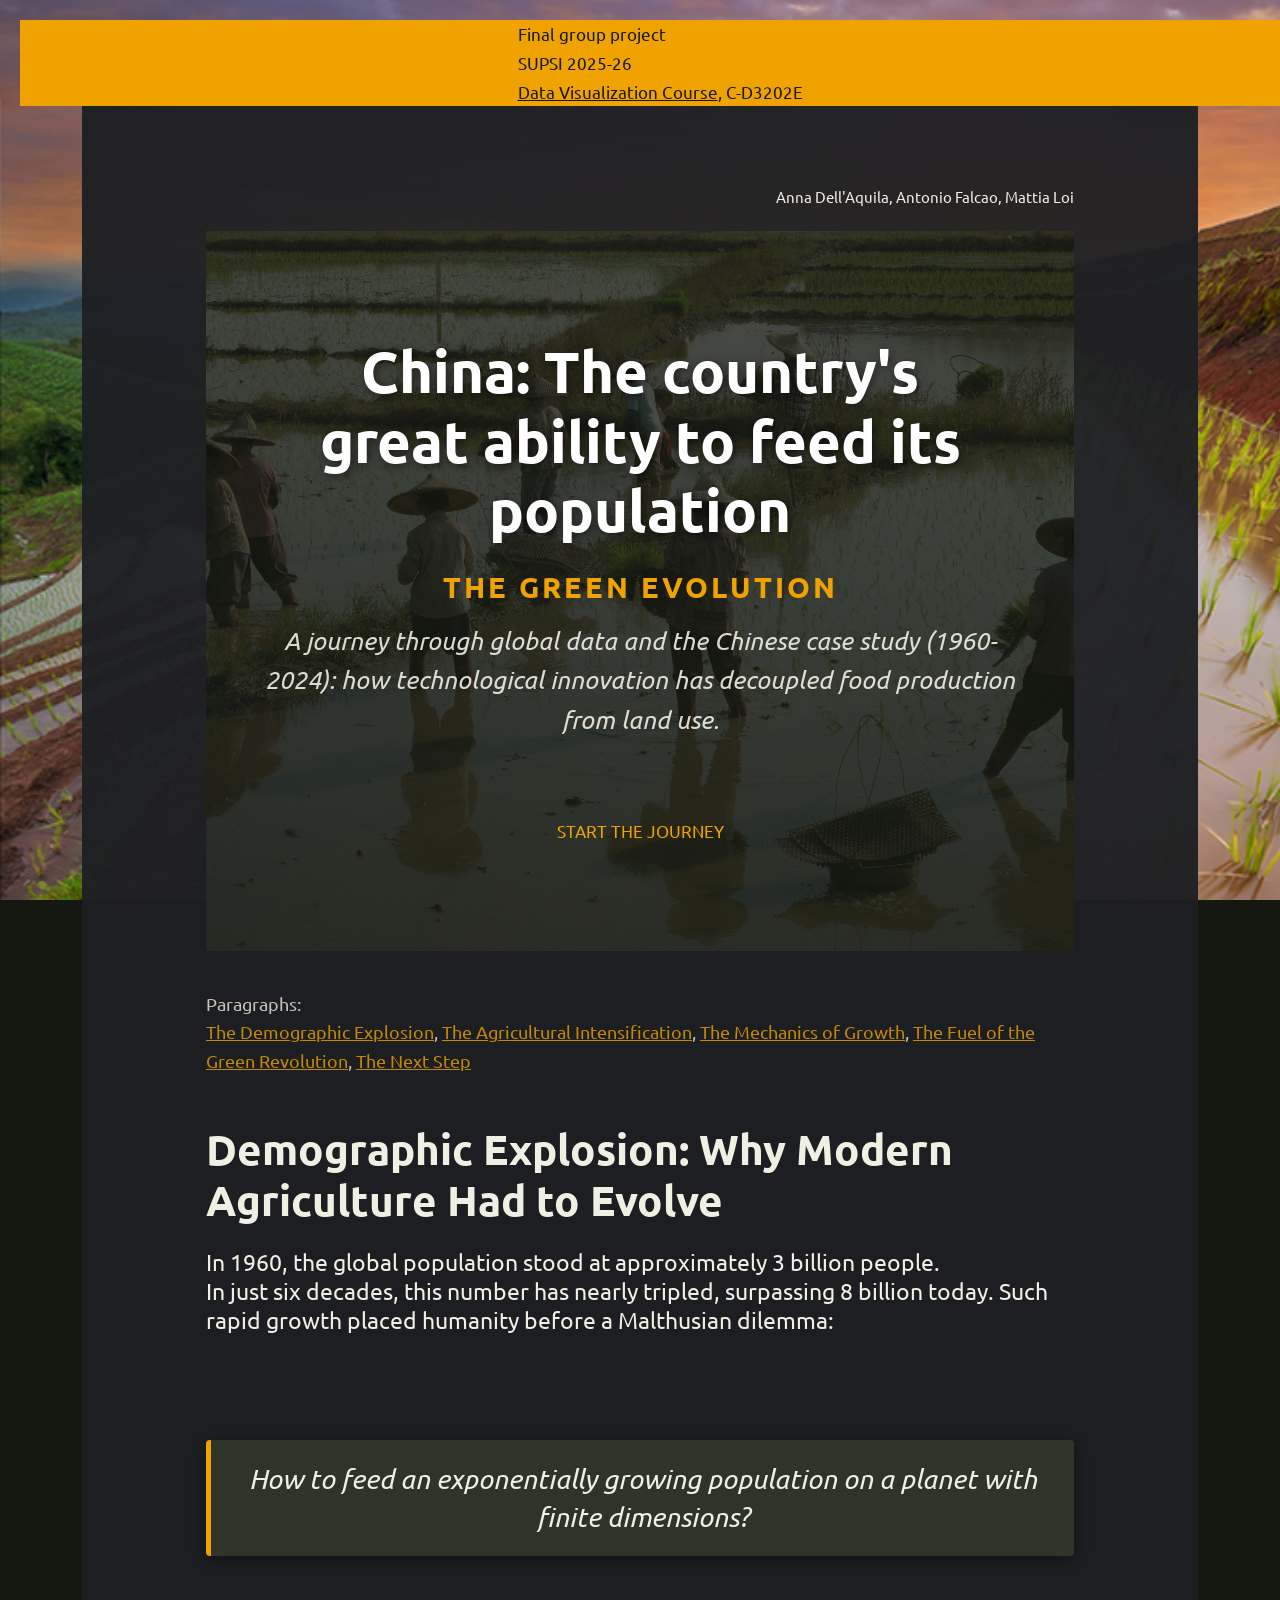
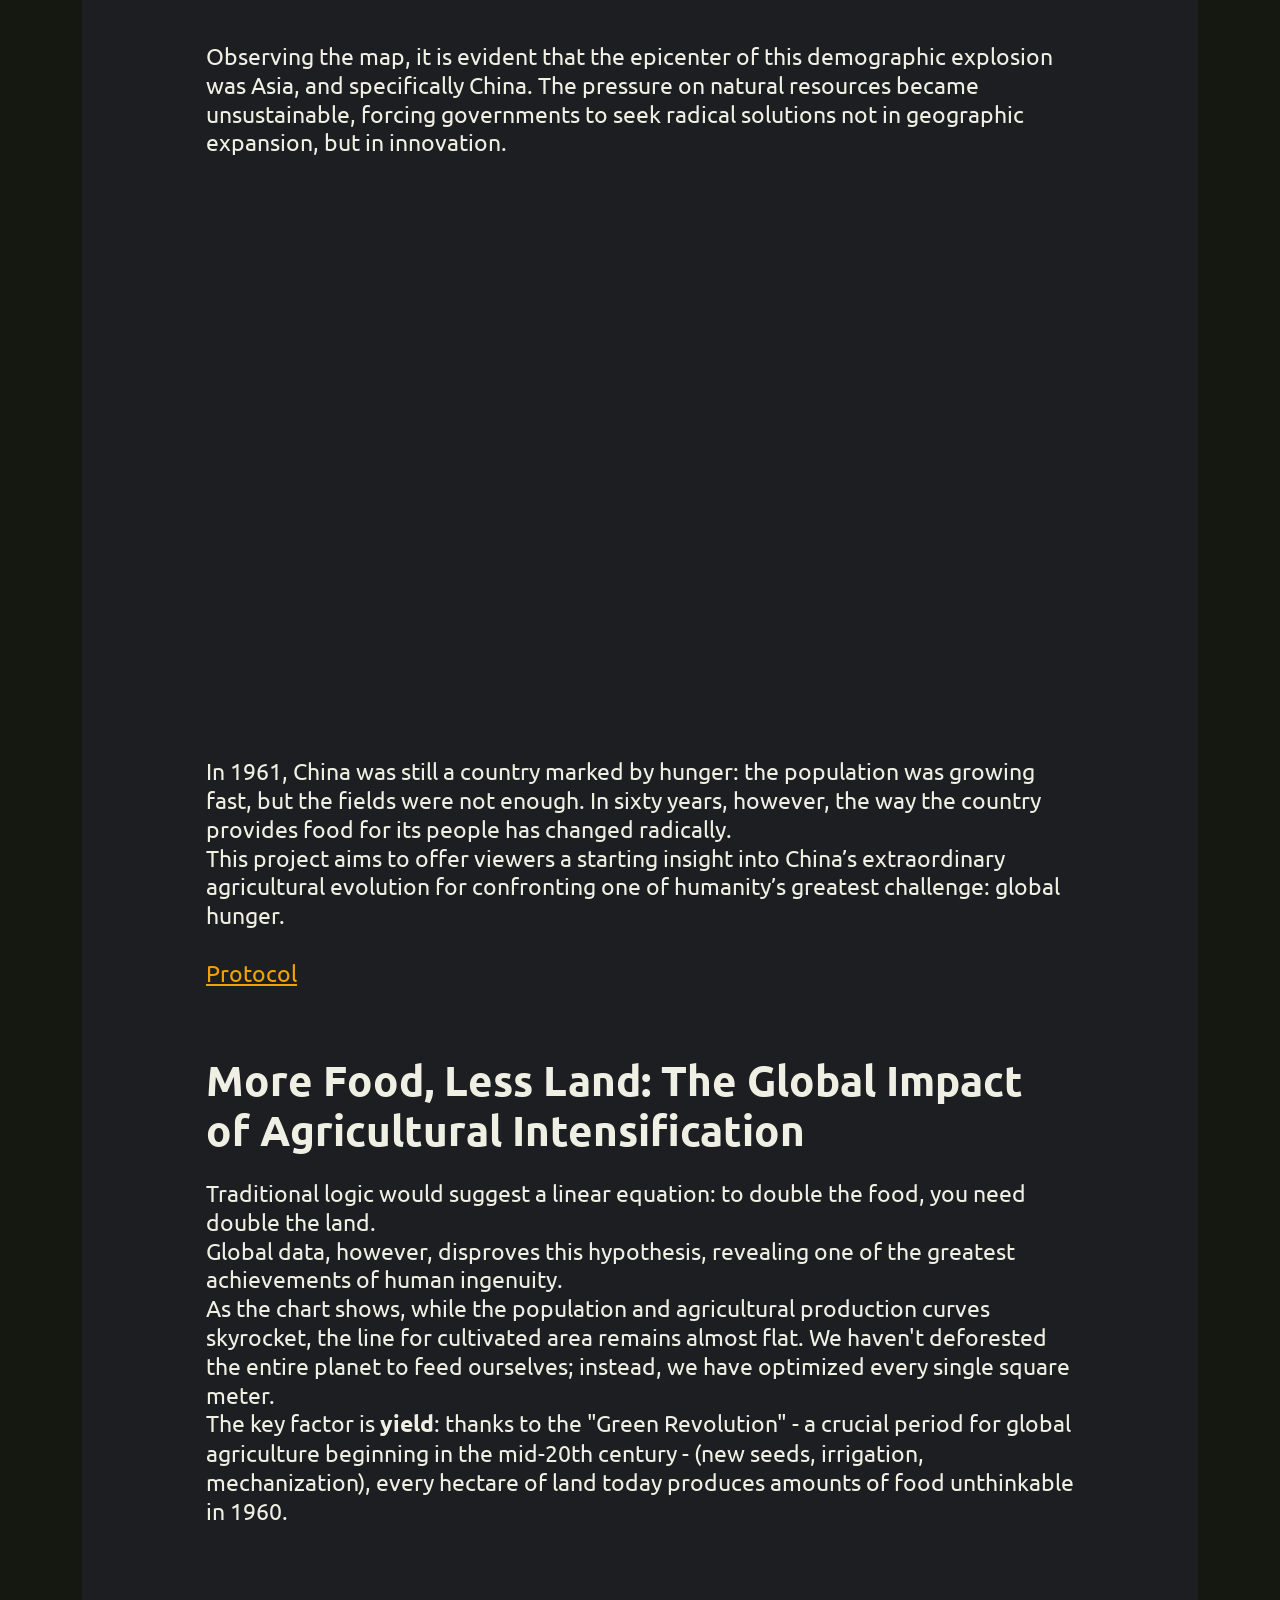
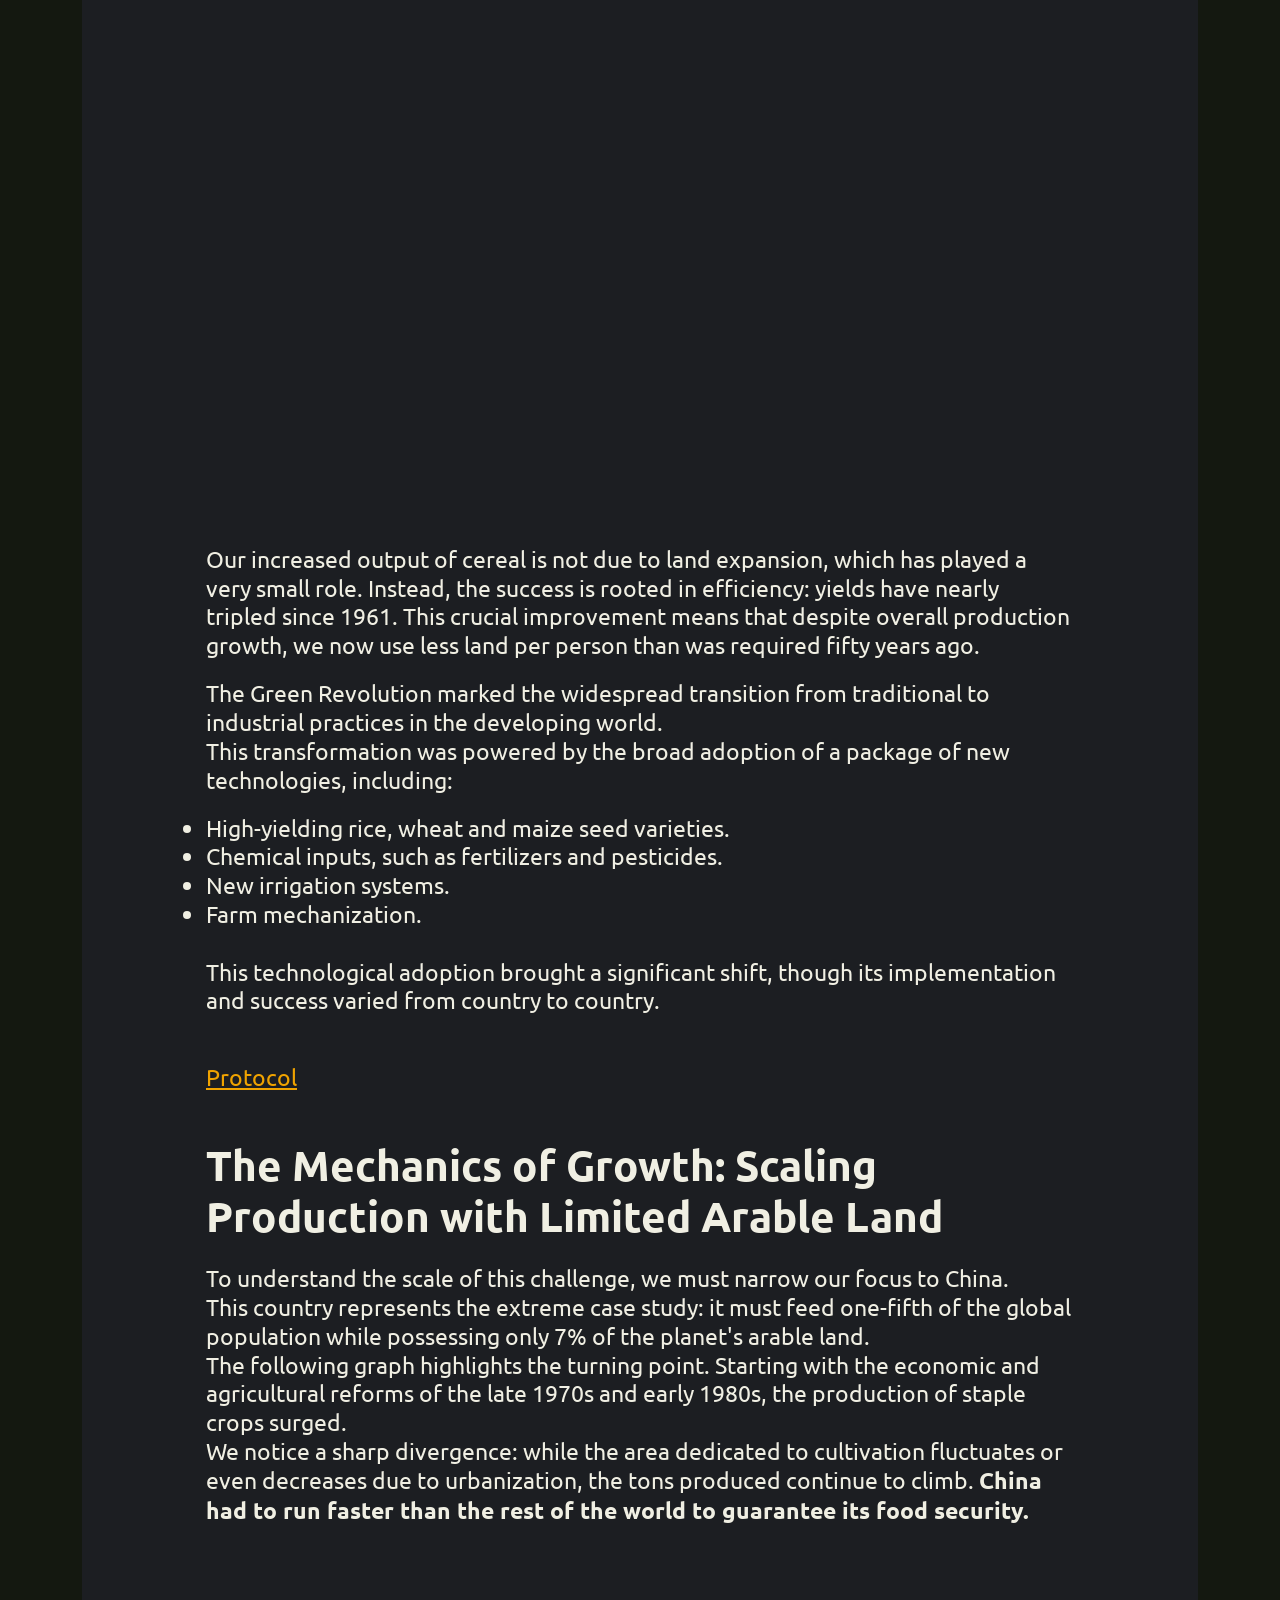
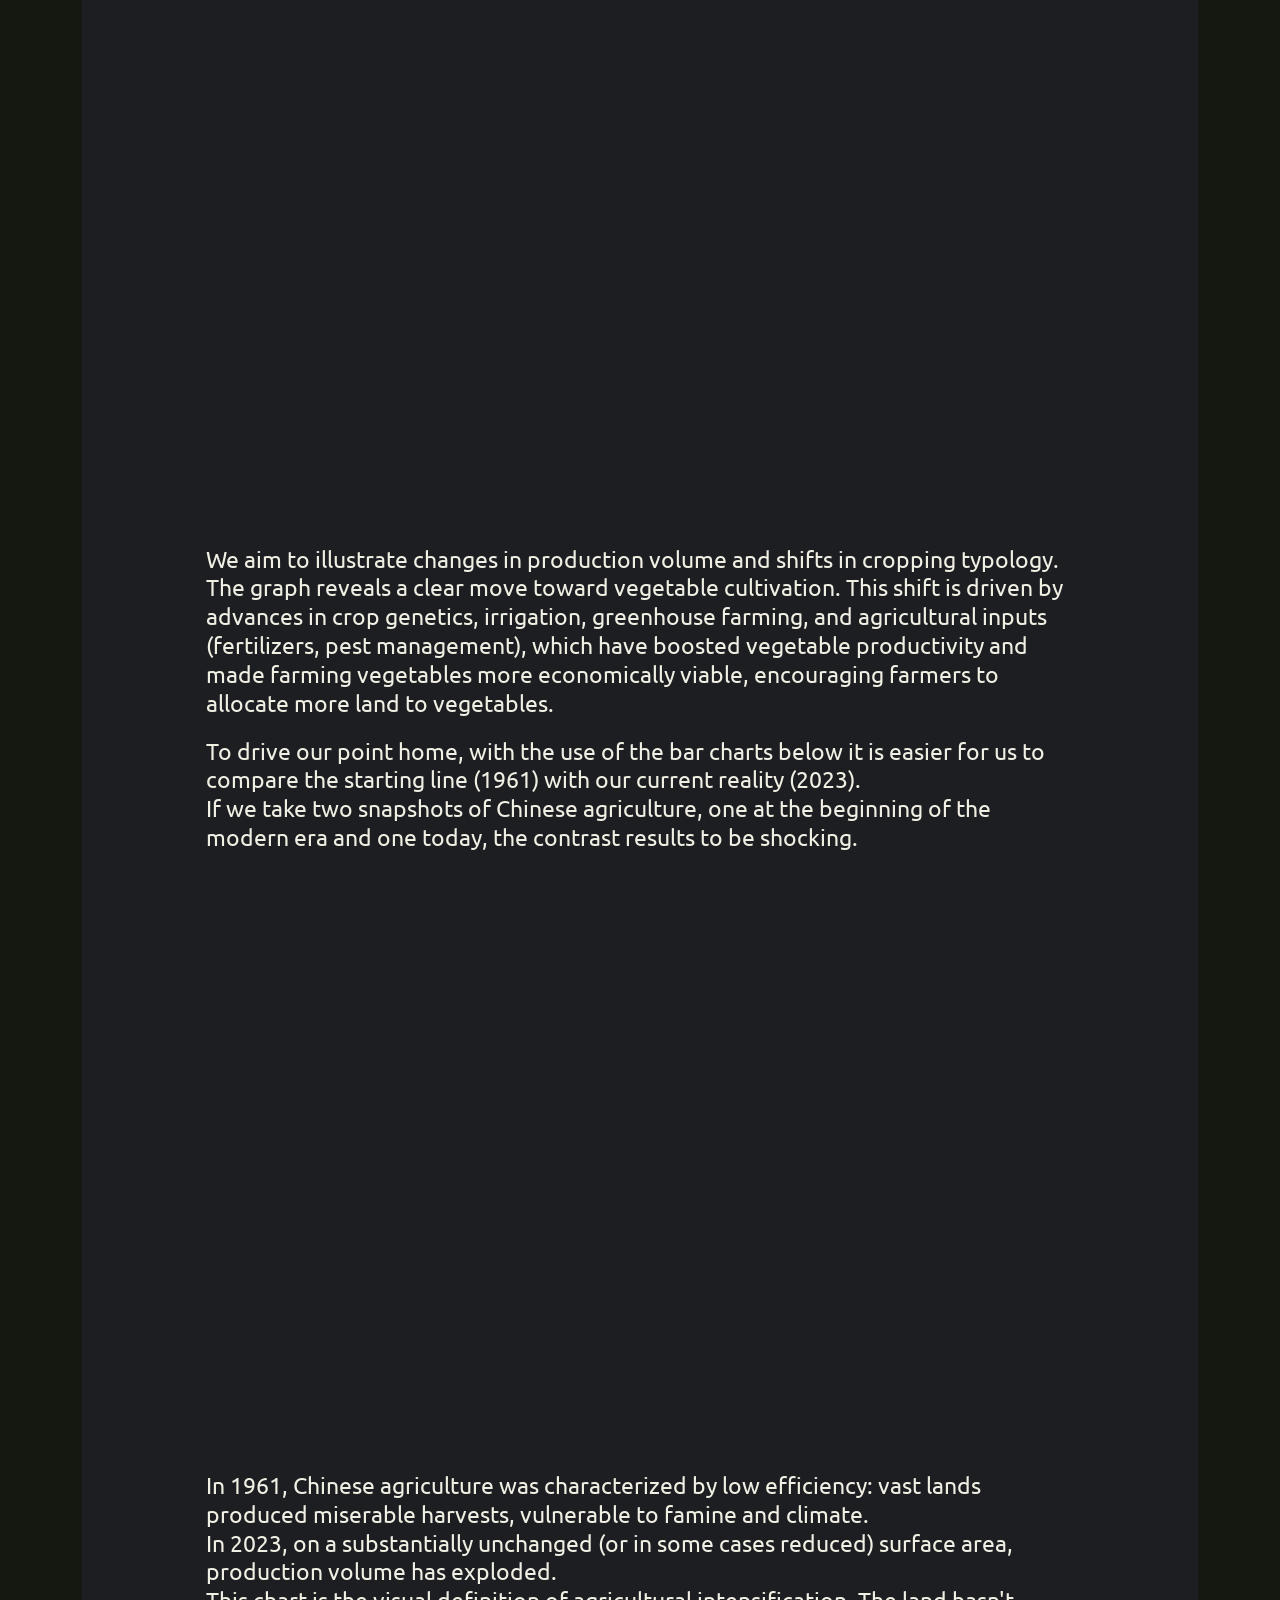
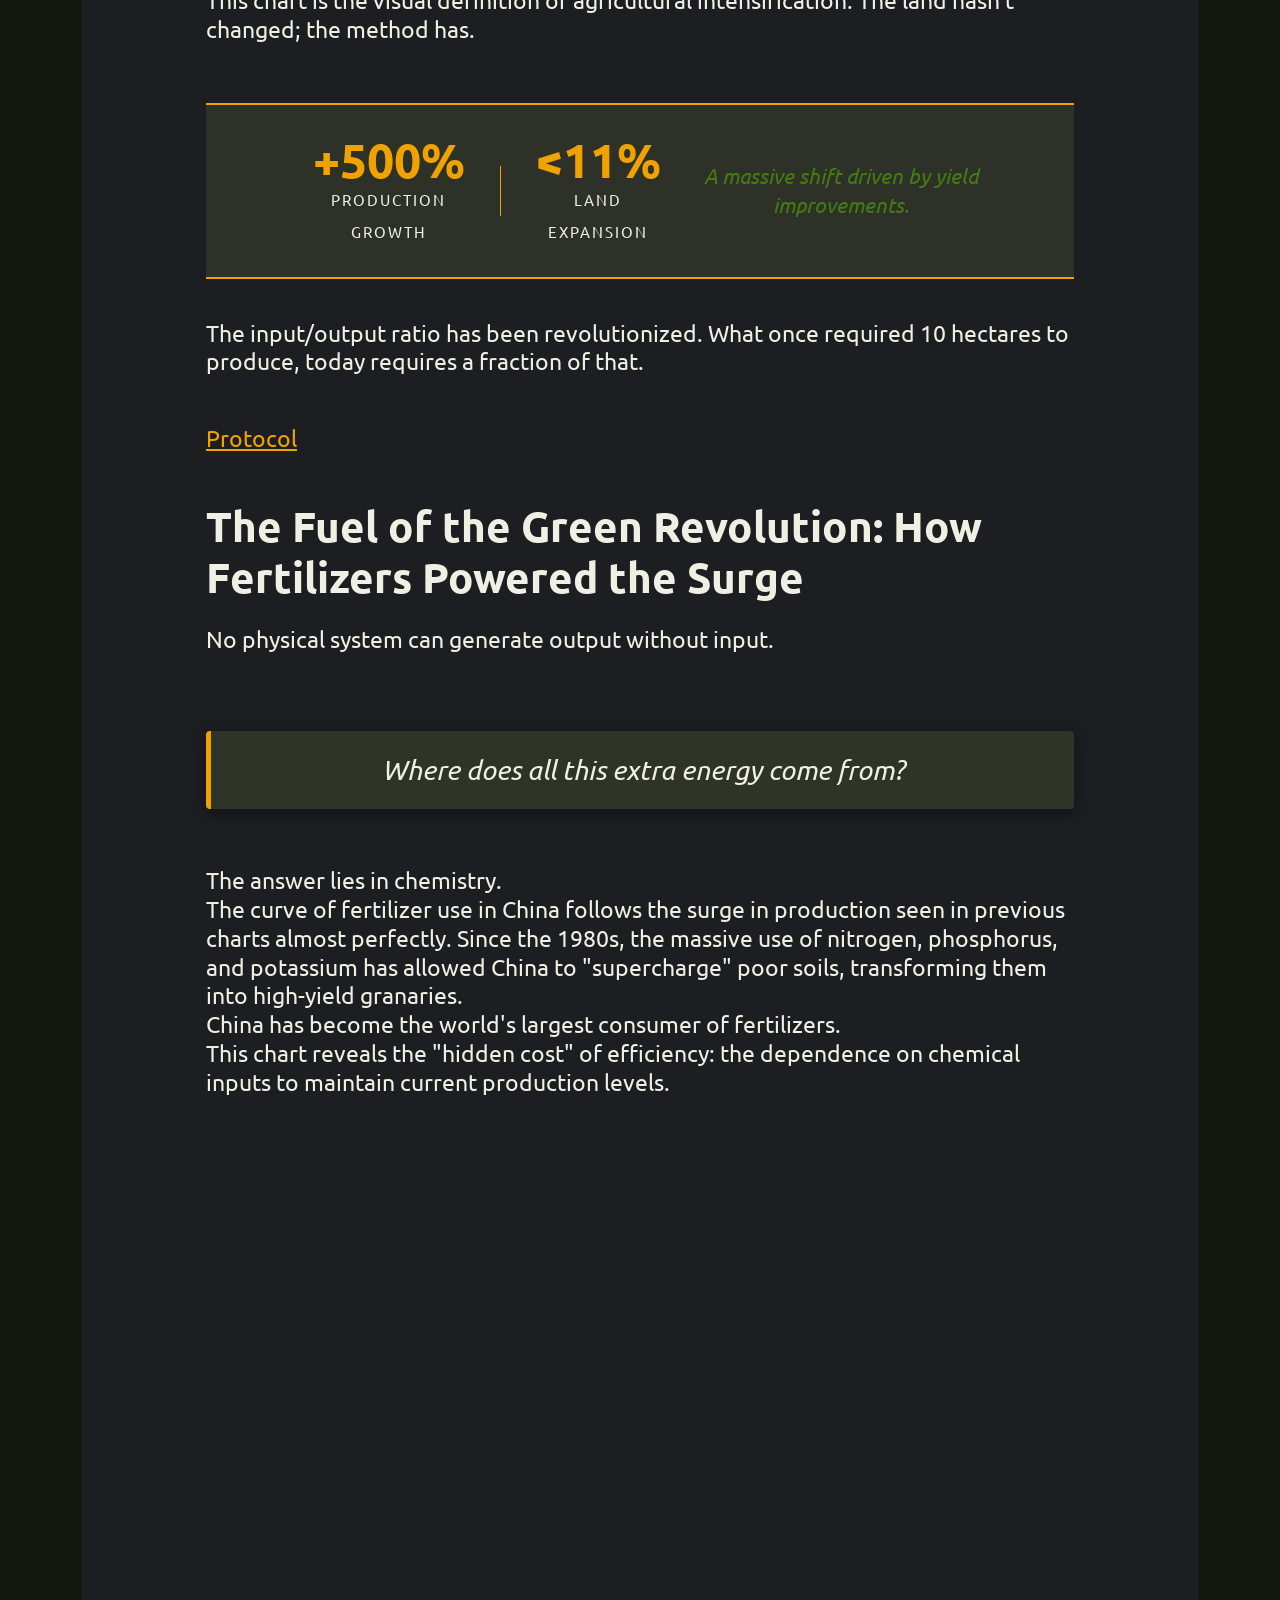
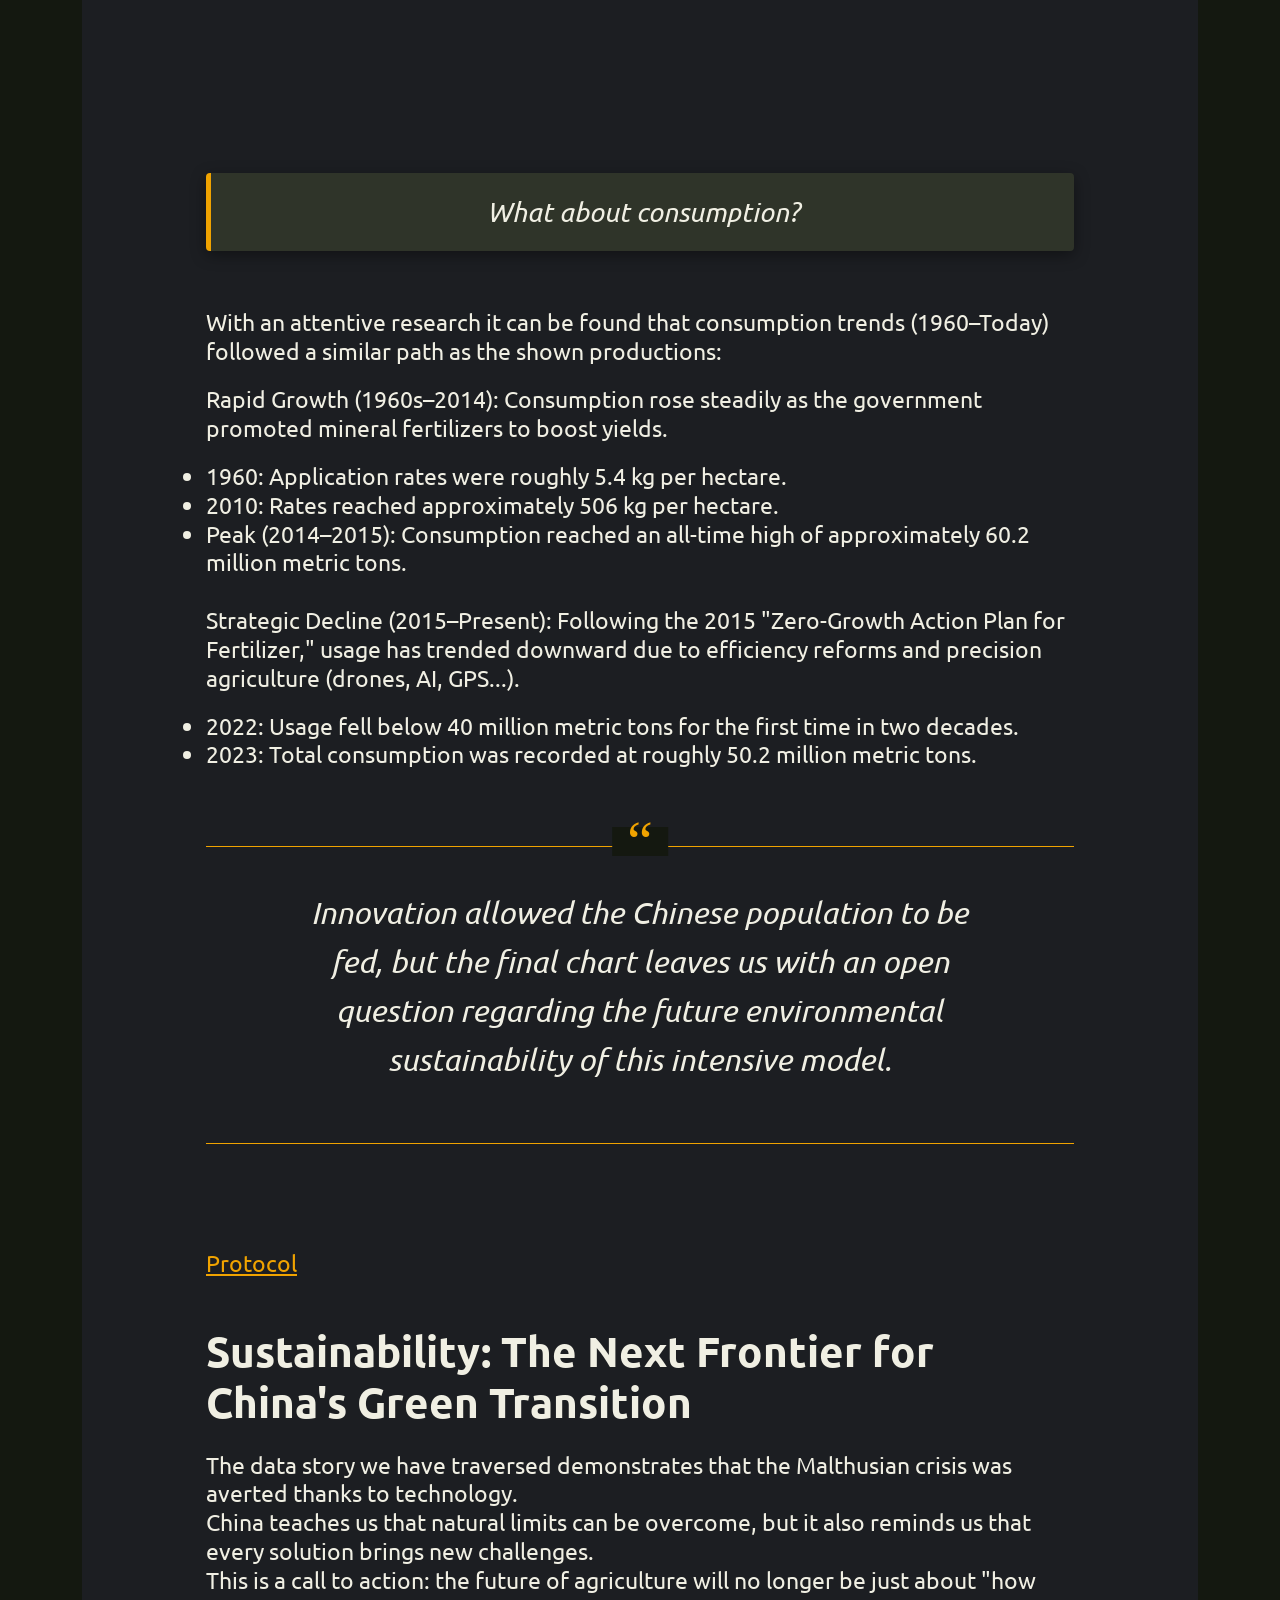
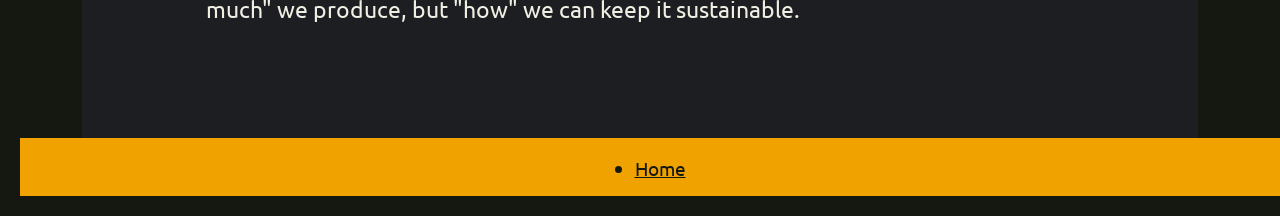
==== commit c6eafb4c: "FINAL final submission" ====
--- a/Code/processed data/project_china/index.html/index.html
+++ b/Code/processed data/project_china/index.html/index.html
@@ -46,8 +46,8 @@
 
     Paragraphs:
     <br />
-    <a class="no-break" href="#global-overview">The Growing Demand</a>,
-    <a class="no-break" href="#land-use-efficiency">The Efficiency Miracle</a>,
+    <a class="no-break" href="#global-overview">The Demographic Explosion</a>,
+    <a class="no-break" href="#land-use-efficiency">The Agricultural Intensification</a>,
     <a class="no-break" href="#scatter">The Mechanics of Growth</a>,
     <a class="no-break" href="#fertilizers">The Fuel of the Green Revolution</a>,
     <a class="no-break" href="#conclusions">The Next Step</a>
@@ -165,8 +165,29 @@
 The curve of fertilizer use in China follows the surge in production seen in previous charts almost perfectly. Since the 1980s, the massive use of nitrogen, phosphorus, and potassium has allowed China to "supercharge" poor soils, transforming them into high-yield granaries.<br/>
 China has become the world's largest consumer of fertilizers.<br/> This chart reveals the "hidden cost" of efficiency: the dependence on chemical inputs to maintain current production levels.</p>
   <div class="flourish-embed flourish-bar-chart-race" data-src="visualisation/27145742"><script src="https://public.flourish.studio/resources/embed.js"></script><noscript><img src="https://public.flourish.studio/visualisation/27145742/thumbnail" width="100%" alt="bar-chart-race visualization" /></noscript></div>
- <p>Innovation allowed the Chinese population to be fed, but the final chart leaves us with an open question regarding the future environmental sustainability of this intensive model.
-</p>
+ <div class="highlight-box">
+    <p> What about consumption?</p>
+</div>
+    
+<p>With an attentive research it can be found that consumption trends (1960–Today) followed a similar path as the shown productions:<br/>
+<p>Rapid Growth (1960s–2014): Consumption rose steadily as the government promoted mineral fertilizers to boost yields.</p>
+  <ul>
+<li>1960: Application rates were roughly 5.4 kg per hectare.</li>
+
+<li>2010: Rates reached approximately 506 kg per hectare.</li>
+
+<li>Peak (2014–2015): Consumption reached an all-time high of approximately 60.2 million metric tons.</li>
+</ul><br/>
+<p>Strategic Decline (2015–Present): Following the 2015 "Zero-Growth Action Plan for Fertilizer," usage has trended downward due to efficiency reforms and precision agriculture (drones, AI, GPS...).</p>
+<ul>
+<li>2022: Usage fell below 40 million metric tons for the first time in two decades.</li>
+
+<li>2023: Total consumption was recorded at roughly 50.2 million metric tons.</li>
+</ul>
+</ul>
+<div class="conclusion-callout">
+    <p>Innovation allowed the Chinese population to be fed, but the final chart leaves us with an open question regarding the future environmental sustainability of this intensive model.</p>
+</div>
  <br/><a href="protocol4.html">Protocol</a>
  
 
--- a/Code/processed data/project_china/index.html/style.css
+++ b/Code/processed data/project_china/index.html/style.css
@@ -636,4 +636,37 @@
 .hero-section {
     background-image: linear-gradient(rgba(20, 24, 16, 0.75), rgba(20, 24, 16, 0.85)), 
                       url("rice_colture.webp") !important;
+}
+
+.conclusion-callout {
+    position: relative;
+    padding: 40px 0;
+    margin: 4rem 0;
+    border-top: 1px solid var(--ACCENTCOLOR1); /* Gold line */
+    border-bottom: 1px solid var(--ACCENTCOLOR1); /* Gold line */
+    text-align: center;
+}
+
+/* Decorative quotation marks */
+.conclusion-callout::before {
+    content: "“";
+    position: absolute;
+    top: -20px;
+    left: 50%;
+    transform: translateX(-50%);
+    background-color: var(--BGCOLOR); /* Matches your site background to 'break' the line */
+    padding: 0 15px;
+    color: var(--ACCENTCOLOR1);
+    font-size: 3rem;
+    font-family: serif;
+}
+
+.conclusion-callout p {
+    color: var(--TEXTCOLOR);
+    font-size: 1.6rem; /* Larger than the question boxes */
+    line-height: 1.6;
+    font-weight: 300; /* Light weight for a modern, elegant look */
+    max-width: 80%;
+    margin: 0 auto;
+    font-style: italic;
 }
